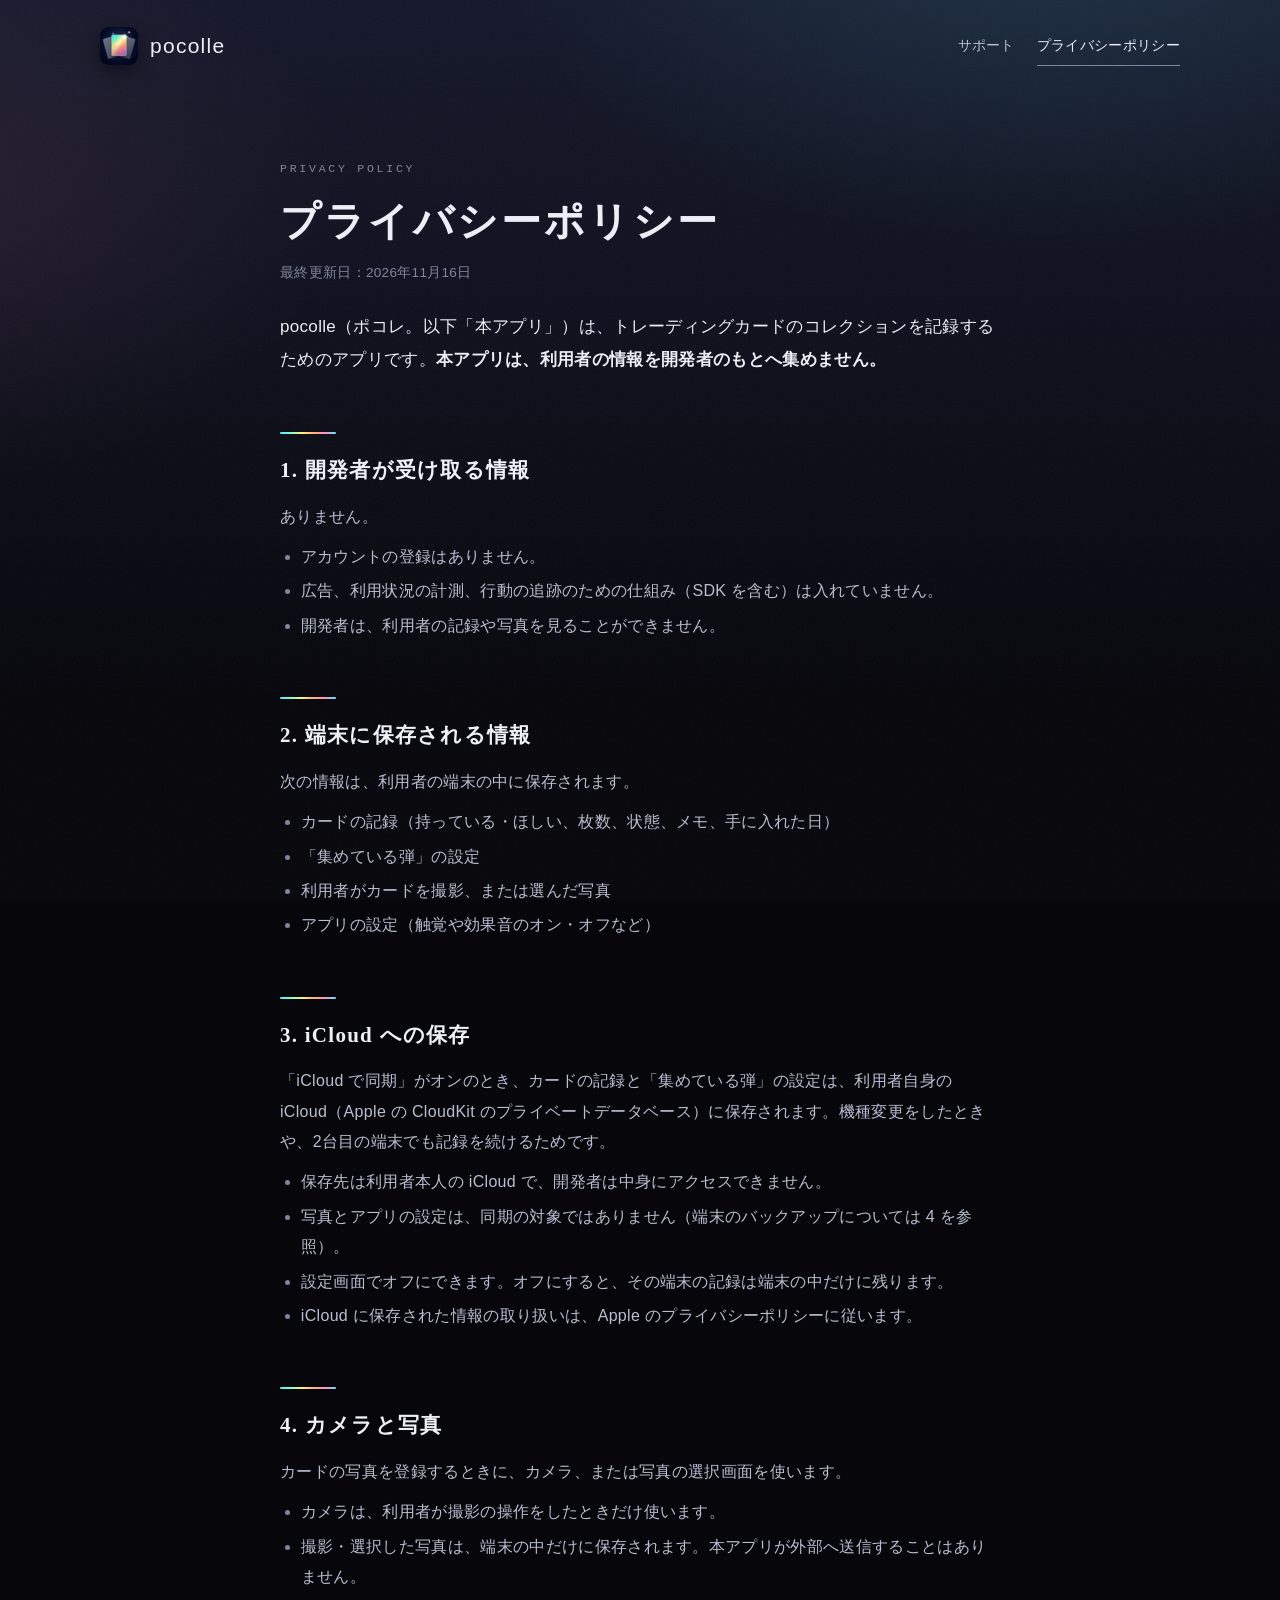
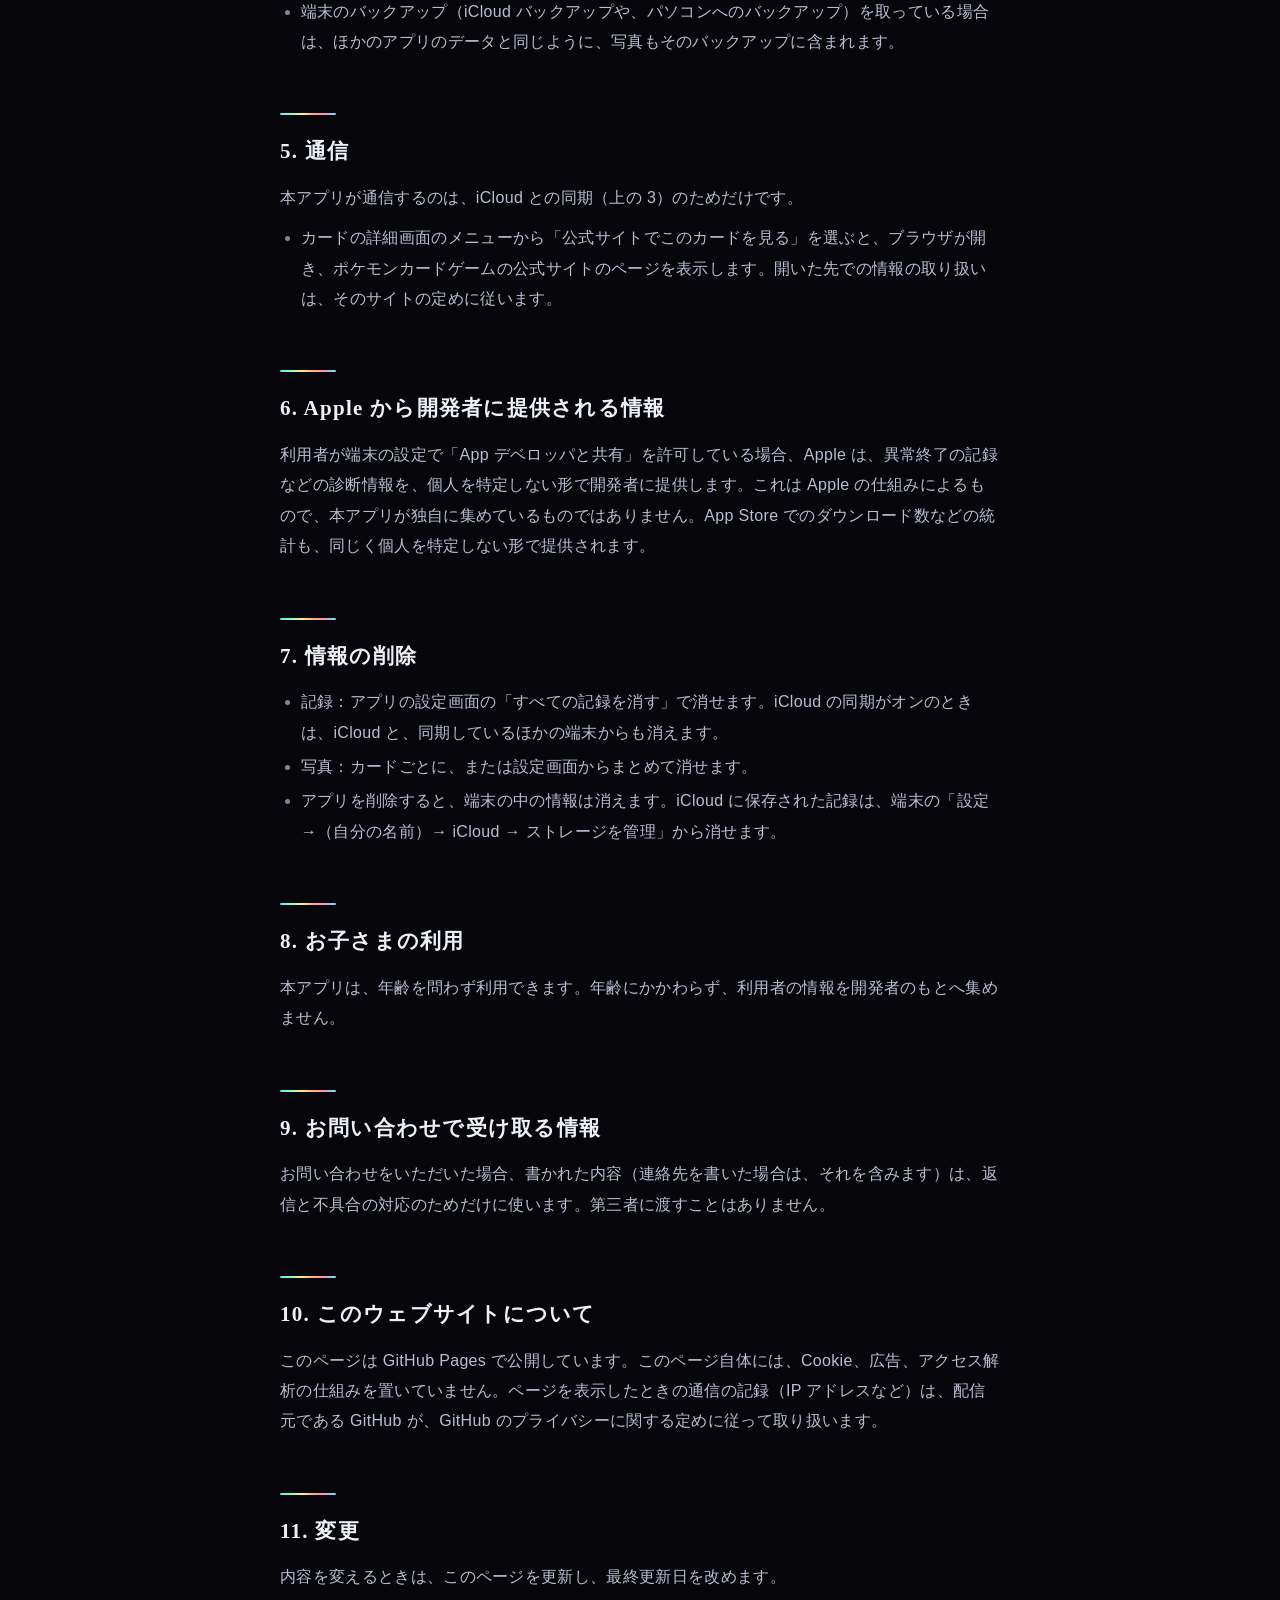
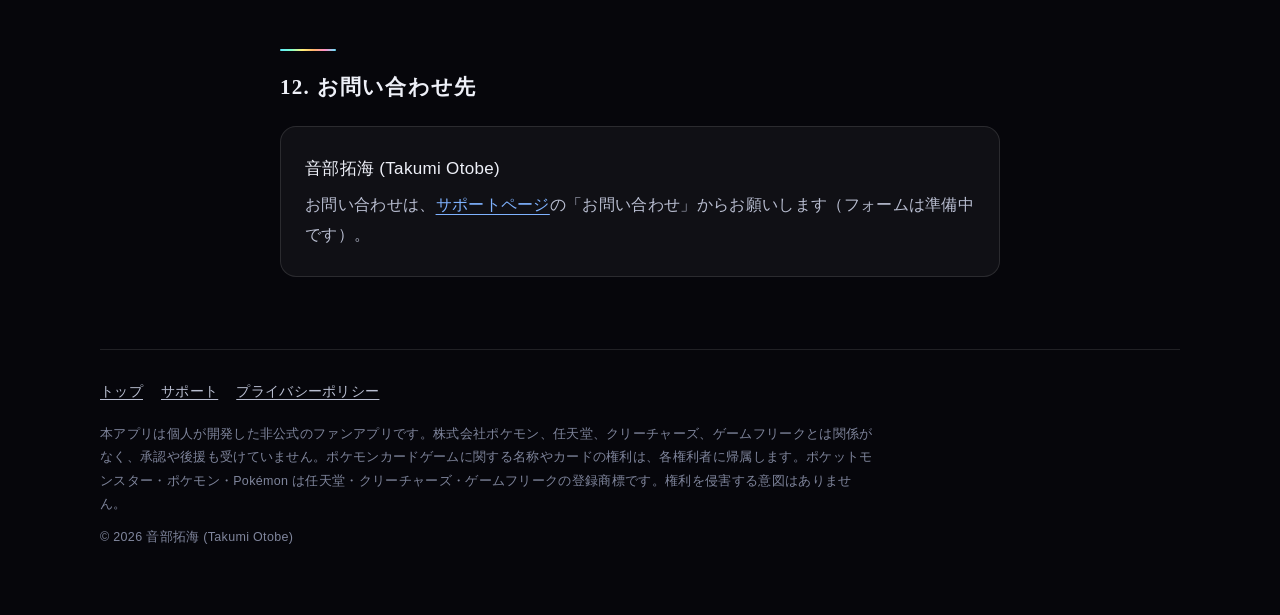
==== privacy/index.html @ f37f1896 "紹介・サポート・プライバシーポリシーのページを追加 Co-Authored-By: Claude Fable 5.2 <noreply@anthropic.com>" ====
<!doctype html>
<html lang="ja">
<head>
<meta charset="utf-8">
<meta name="viewport" content="width=device-width, initial-scale=1">
<title>プライバシーポリシー — pocolle（ポコレ）</title>
<meta name="description" content="pocolle（ポコレ）のプライバシーポリシー。本アプリは、利用者の情報を開発者のもとへ集めません。">
<meta name="theme-color" content="#14172a">
<link rel="icon" href="../icon-64.png">
<link rel="apple-touch-icon" href="../icon-180.png">
<link rel="stylesheet" href="../style.css">
</head>
<body>
<div class="wrap">
  <header class="top">
    <a class="brand" href="../" aria-label="pocolle のトップ">
      <img src="../icon-180.png" alt="" width="38" height="38">
      <span>pocolle</span>
    </a>
    <nav class="nav" aria-label="ページ">
      <a href="../support/">サポート</a>
      <a href="./" aria-current="page">プライバシーポリシー</a>
    </nav>
  </header>
</div>

<main class="doc">
  <p class="kicker">PRIVACY POLICY</p>
  <h1>プライバシーポリシー</h1>
  <p class="updated">最終更新日：2026年11月16日</p>
  <p class="intro">pocolle（ポコレ。以下「本アプリ」）は、トレーディングカードのコレクションを記録するためのアプリです。<strong>本アプリは、利用者の情報を開発者のもとへ集めません。</strong></p>

  <h2>1. 開発者が受け取る情報</h2>
  <p>ありません。</p>
  <ul>
    <li>アカウントの登録はありません。</li>
    <li>広告、利用状況の計測、行動の追跡のための仕組み（SDK を含む）は入れていません。</li>
    <li>開発者は、利用者の記録や写真を見ることができません。</li>
  </ul>

  <h2>2. 端末に保存される情報</h2>
  <p>次の情報は、利用者の端末の中に保存されます。</p>
  <ul>
    <li>カードの記録（持っている・ほしい、枚数、状態、メモ、手に入れた日）</li>
    <li>「集めている弾」の設定</li>
    <li>利用者がカードを撮影、または選んだ写真</li>
    <li>アプリの設定（触覚や効果音のオン・オフなど）</li>
  </ul>

  <h2>3. iCloud への保存</h2>
  <p>「iCloud で同期」がオンのとき、カードの記録と「集めている弾」の設定は、利用者自身の iCloud（Apple の CloudKit のプライベートデータベース）に保存されます。機種変更をしたときや、2台目の端末でも記録を続けるためです。</p>
  <ul>
    <li>保存先は利用者本人の iCloud で、開発者は中身にアクセスできません。</li>
    <li>写真とアプリの設定は、同期の対象ではありません（端末のバックアップについては 4 を参照）。</li>
    <li>設定画面でオフにできます。オフにすると、その端末の記録は端末の中だけに残ります。</li>
    <li>iCloud に保存された情報の取り扱いは、Apple のプライバシーポリシーに従います。</li>
  </ul>

  <h2>4. カメラと写真</h2>
  <p>カードの写真を登録するときに、カメラ、または写真の選択画面を使います。</p>
  <ul>
    <li>カメラは、利用者が撮影の操作をしたときだけ使います。</li>
    <li>撮影・選択した写真は、端末の中だけに保存されます。本アプリが外部へ送信することはありません。</li>
    <li>端末のバックアップ（iCloud バックアップや、パソコンへのバックアップ）を取っている場合は、ほかのアプリのデータと同じように、写真もそのバックアップに含まれます。</li>
  </ul>

  <h2>5. 通信</h2>
  <p>本アプリが通信するのは、iCloud との同期（上の 3）のためだけです。</p>
  <ul>
    <li>カードの詳細画面のメニューから「公式サイトでこのカードを見る」を選ぶと、ブラウザが開き、ポケモンカードゲームの公式サイトのページを表示します。開いた先での情報の取り扱いは、そのサイトの定めに従います。</li>
  </ul>

  <h2>6. Apple から開発者に提供される情報</h2>
  <p>利用者が端末の設定で「App デベロッパと共有」を許可している場合、Apple は、異常終了の記録などの診断情報を、個人を特定しない形で開発者に提供します。これは Apple の仕組みによるもので、本アプリが独自に集めているものではありません。App Store でのダウンロード数などの統計も、同じく個人を特定しない形で提供されます。</p>

  <h2>7. 情報の削除</h2>
  <ul>
    <li>記録：アプリの設定画面の「すべての記録を消す」で消せます。iCloud の同期がオンのときは、iCloud と、同期しているほかの端末からも消えます。</li>
    <li>写真：カードごとに、または設定画面からまとめて消せます。</li>
    <li>アプリを削除すると、端末の中の情報は消えます。iCloud に保存された記録は、端末の「設定 →（自分の名前）→ iCloud → ストレージを管理」から消せます。</li>
  </ul>

  <h2>8. お子さまの利用</h2>
  <p>本アプリは、年齢を問わず利用できます。年齢にかかわらず、利用者の情報を開発者のもとへ集めません。</p>

  <h2>9. お問い合わせで受け取る情報</h2>
  <p>お問い合わせをいただいた場合、書かれた内容（連絡先を書いた場合は、それを含みます）は、返信と不具合の対応のためだけに使います。第三者に渡すことはありません。</p>

  <h2>10. このウェブサイトについて</h2>
  <p>このページは GitHub Pages で公開しています。このページ自体には、Cookie、広告、アクセス解析の仕組みを置いていません。ページを表示したときの通信の記録（IP アドレスなど）は、配信元である GitHub が、GitHub のプライバシーに関する定めに従って取り扱います。</p>

  <h2>11. 変更</h2>
  <p>内容を変えるときは、このページを更新し、最終更新日を改めます。</p>

  <h2>12. お問い合わせ先</h2>
  <div class="card">
    <p class="name">音部拓海 (Takumi Otobe)</p>
    <!-- CONTACT：フォームができたら、この行をフォームへのリンクに差し替える -->
    <p>お問い合わせは、<a href="../support/">サポートページ</a>の「お問い合わせ」からお願いします（フォームは準備中です）。</p>
  </div>
</main>

<div class="wrap">
  <footer class="foot">
    <p class="links"><a href="../">トップ</a><a href="../support/">サポート</a><a href="./">プライバシーポリシー</a></p>
    <p>本アプリは個人が開発した非公式のファンアプリです。株式会社ポケモン、任天堂、クリーチャーズ、ゲームフリークとは関係がなく、承認や後援も受けていません。ポケモンカードゲームに関する名称やカードの権利は、各権利者に帰属します。ポケットモンスター・ポケモン・Pokémon は任天堂・クリーチャーズ・ゲームフリークの登録商標です。権利を侵害する意図はありません。</p>
    <p>© 2026 音部拓海 (Takumi Otobe)</p>
  </footer>
</div>
</body>
</html>
---- style.css ----
/* pocolle（ポコレ）の公開ページ。
   - 外部の読み込みは一切しない（フォント、解析、画像の配信元を使わない）。
   - 見た目は、アプリと同じ濃紺の地に、カードのホロの帯を細く効かせる。 */

:root {
  color-scheme: dark;
  --bg-top: #14172a;
  --bg-bottom: #06060b;
  --ink: #eef0f8;
  --ink-soft: #b9bed1;
  --ink-faint: #7f859c;
  --line: rgba(255, 255, 255, 0.11);
  --panel: rgba(255, 255, 255, 0.045);
  --accent: #7fb2ff;
  --owned: #43d395;
  --gold: #ffd166;
  --foil: linear-gradient(115deg, #5ee7ff 0%, #7dffcf 20%, #fff07a 40%, #ffb36b 60%, #ff8fc7 80%, #5ee7ff 100%);
  --display: "Hiragino Mincho ProN", "Yu Mincho", "YuMincho", "Noto Serif JP", "Noto Serif CJK JP", serif;
  --body: "Hiragino Sans", "Hiragino Kaku Gothic ProN", "Yu Gothic Medium", "Yu Gothic", "Noto Sans JP", sans-serif;
  --latin: "Futura", "Avenir Next", "Century Gothic", "Trebuchet MS", sans-serif;
  --mono: "SF Mono", ui-monospace, "Menlo", "Consolas", monospace;
}

* { box-sizing: border-box; }

html {
  -webkit-text-size-adjust: 100%;
  background: var(--bg-bottom);
}

body {
  margin: 0;
  min-height: 100vh;
  color: var(--ink);
  font-family: var(--body);
  font-size: 16px;
  line-height: 1.9;
  letter-spacing: 0.02em;
  background:
    radial-gradient(900px 520px at 82% -8%, rgba(94, 231, 255, 0.13), transparent 62%),
    radial-gradient(700px 480px at -6% 22%, rgba(255, 143, 199, 0.09), transparent 60%),
    linear-gradient(180deg, var(--bg-top) 0%, var(--bg-bottom) 78%);
  background-attachment: fixed;
}

/* 紙のざらつき（うっすら）。画像ファイルは使わない */
body::before {
  content: "";
  position: fixed;
  inset: 0;
  pointer-events: none;
  opacity: 0.05;
  background-image: url("data:image/svg+xml;utf8,<svg xmlns='http://www.w3.org/2000/svg' width='160' height='160'><filter id='n'><feTurbulence type='fractalNoise' baseFrequency='0.9' numOctaves='2' stitchTiles='stitch'/></filter><rect width='160' height='160' filter='url(%23n)'/></svg>");
}

a { color: var(--accent); text-underline-offset: 0.22em; text-decoration-thickness: 1px; }
a:hover { color: #b7d4ff; }
a:focus-visible, .button:focus-visible { outline: 2px solid var(--accent); outline-offset: 3px; border-radius: 6px; }

.wrap { width: min(1080px, 100% - 48px); margin-inline: auto; position: relative; }

/* ---- 上の帯 */
.top {
  display: flex;
  align-items: center;
  justify-content: space-between;
  flex-wrap: wrap;
  gap: 10px 16px;
  padding: 26px 0 18px;
}
.brand { display: inline-flex; align-items: center; gap: 12px; color: var(--ink); text-decoration: none; }
.brand img { width: 38px; height: 38px; border-radius: 9px; box-shadow: 0 6px 18px rgba(0, 0, 0, 0.45); }
.brand span { font-family: var(--latin); font-size: 21px; letter-spacing: 0.06em; }
.nav { display: flex; gap: 22px; font-size: 14px; }
.nav a { color: var(--ink-soft); text-decoration: none; padding: 6px 0; border-bottom: 1px solid transparent; white-space: nowrap; }
.nav a:hover, .nav a[aria-current="page"] { color: var(--ink); border-bottom-color: var(--ink-faint); }

/* ---- 表紙 */
.hero {
  display: grid;
  grid-template-columns: minmax(0, 1.05fr) minmax(0, 0.95fr);
  gap: clamp(28px, 6vw, 84px);
  align-items: center;
  padding: clamp(36px, 8vw, 92px) 0 clamp(48px, 8vw, 96px);
}
.wordmark {
  margin: 0;
  font-family: var(--latin);
  font-weight: 500;
  font-size: clamp(64px, 12vw, 136px);
  line-height: 0.95;
  letter-spacing: 0.01em;
  background: var(--foil);
  background-size: 220% 100%;
  -webkit-background-clip: text;
  background-clip: text;
  color: transparent;
  animation: foil 9s linear infinite;
}
.reading { margin: 10px 0 0 4px; font-size: 13px; letter-spacing: 0.6em; color: var(--ink-faint); }
.lead {
  margin: 34px 0 0;
  font-family: var(--display);
  font-size: clamp(22px, 3.1vw, 32px);
  line-height: 1.75;
  letter-spacing: 0.06em;
}
.sub { margin: 18px 0 0; color: var(--ink-soft); max-width: 30em; }
.status {
  display: inline-flex;
  align-items: center;
  gap: 10px;
  margin-top: 30px;
  padding: 9px 18px;
  border: 1px solid var(--line);
  border-radius: 999px;
  background: var(--panel);
  font-size: 13.5px;
  line-height: 1.5;
  color: var(--ink-soft);
}
.status i { flex: none; width: 8px; height: 8px; border-radius: 50%; background: var(--gold); box-shadow: 0 0 12px var(--gold); }

/* ---- バインダーの1ページ（絵はすべて CSS。カードの絵柄は使わない） */
.binder {
  position: relative;
  padding: 22px 22px 20px 44px;
  border: 1px solid var(--line);
  border-radius: 22px;
  background: linear-gradient(160deg, rgba(255, 255, 255, 0.07), rgba(255, 255, 255, 0.02));
  box-shadow: 0 40px 80px rgba(0, 0, 0, 0.5);
  transform: rotate(1.6deg);
}
.binder::before {
  /* とじ穴 */
  content: "";
  position: absolute;
  left: 15px;
  top: 12%;
  bottom: 12%;
  width: 12px;
  background: radial-gradient(circle at 50% 50%, rgba(0, 0, 0, 0.75) 0 5px, rgba(255, 255, 255, 0.14) 5px 6px, transparent 6.5px) 0 0 / 12px 33.33% repeat-y;
}
.pockets { display: grid; grid-template-columns: repeat(3, 1fr); gap: 12px; margin: 0; padding: 0; list-style: none; }
.pocket {
  position: relative;
  aspect-ratio: 63 / 88;
  border-radius: 9px;
  border: 1px dashed rgba(255, 255, 255, 0.2);
  opacity: 0;
  transform: translateY(10px);
  animation: settle 0.7s cubic-bezier(0.2, 0.8, 0.2, 1) forwards;
  animation-delay: calc(var(--i) * 70ms + 150ms);
}
.pocket span {
  position: absolute;
  left: 0;
  right: 0;
  bottom: 9px;
  text-align: center;
  font-family: var(--mono);
  font-size: 10.5px;
  letter-spacing: 0.12em;
  color: var(--ink-faint);
}
.pocket.own {
  border: 1px solid rgba(255, 255, 255, 0.55);
  background:
    linear-gradient(180deg, rgba(255, 255, 255, 0.34), rgba(255, 255, 255, 0) 38%),
    var(--foil);
  background-size: 100% 100%, 260% 260%;
  box-shadow: 0 10px 24px rgba(0, 0, 0, 0.45), inset 0 0 0 5px rgba(255, 255, 255, 0.16);
  animation:
    settle 0.7s cubic-bezier(0.2, 0.8, 0.2, 1) forwards,
    shimmer 7s ease-in-out infinite;
  animation-delay: calc(var(--i) * 70ms + 150ms), calc(var(--i) * -900ms);
}
.pocket.own span { color: rgba(10, 14, 30, 0.72); font-weight: 600; }
.tally { display: flex; align-items: center; gap: 14px; margin-top: 18px; font-family: var(--mono); font-size: 12px; color: var(--ink-soft); }
.tally b { font-family: var(--latin); font-size: 22px; font-weight: 500; color: var(--ink); letter-spacing: 0.04em; }
.bar { flex: 1; height: 5px; border-radius: 3px; background: rgba(255, 255, 255, 0.1); overflow: hidden; }
.bar i { display: block; height: 100%; width: 55.6%; border-radius: 3px; background: var(--foil); }

/* ---- 特長 */
.points { display: grid; grid-template-columns: repeat(3, 1fr); gap: 0; border-top: 1px solid var(--line); }
.point { padding: 34px 28px 38px 0; }
.point + .point { padding-left: 28px; border-left: 1px solid var(--line); }
.point small { font-family: var(--mono); font-size: 11px; letter-spacing: 0.2em; color: var(--ink-faint); }
.point h2 { margin: 10px 0 10px; font-family: var(--display); font-size: 21px; font-weight: 600; letter-spacing: 0.06em; line-height: 1.6; }
.point p { margin: 0; font-size: 14.5px; color: var(--ink-soft); }

.more { display: flex; flex-wrap: wrap; gap: 14px; padding: 12px 0 72px; }
.button {
  display: inline-flex;
  align-items: center;
  gap: 10px;
  padding: 12px 22px;
  border-radius: 999px;
  border: 1px solid var(--line);
  background: var(--panel);
  color: var(--ink);
  text-decoration: none;
  font-size: 14.5px;
  transition: border-color 0.2s, transform 0.2s;
}
.button:hover { color: var(--ink); border-color: rgba(255, 255, 255, 0.4); transform: translateY(-1px); }
.button::after { content: "→"; color: var(--ink-faint); }

/* ---- 文書のページ（サポート、プライバシーポリシー） */
.doc { width: min(720px, 100% - 48px); margin-inline: auto; padding: clamp(28px, 6vw, 64px) 0 72px; }
.doc .kicker { font-family: var(--mono); font-size: 11.5px; letter-spacing: 0.24em; color: var(--ink-faint); }
.doc h1 { margin: 12px 0 8px; font-family: var(--display); font-size: clamp(28px, 5vw, 40px); font-weight: 600; letter-spacing: 0.08em; line-height: 1.5; }
.doc .updated { margin: 0 0 8px; font-size: 13.5px; color: var(--ink-faint); }
.doc .intro { margin: 26px 0 0; font-size: 17px; color: var(--ink); }
.doc h2 {
  position: relative;
  margin: 56px 0 14px;
  padding-top: 22px;
  font-family: var(--display);
  font-size: 21px;
  font-weight: 600;
  letter-spacing: 0.06em;
  line-height: 1.6;
}
.doc h2::before { content: ""; position: absolute; left: 0; top: 0; width: 56px; height: 2px; border-radius: 2px; background: var(--foil); }
.doc h3 { margin: 30px 0 6px; font-size: 16px; font-weight: 700; letter-spacing: 0.04em; }
.doc p, .doc li { color: var(--ink-soft); }
.doc p { margin: 10px 0; }
.doc ul { margin: 10px 0; padding-left: 1.3em; }
.doc li { margin: 4px 0; }
.doc li::marker { color: var(--ink-faint); }
.doc strong { color: var(--ink); font-weight: 700; }

.card {
  margin: 22px 0 0;
  padding: 22px 24px;
  border: 1px solid var(--line);
  border-radius: 16px;
  background: var(--panel);
}
.card p { margin: 4px 0; }
.card .name { color: var(--ink); font-size: 17px; }
.note { font-size: 13.5px; color: var(--ink-faint); }

/* ---- 下の帯 */
.foot { border-top: 1px solid var(--line); padding: 30px 0 56px; font-size: 12.5px; line-height: 1.85; color: var(--ink-faint); }
.foot p { margin: 0 0 10px; max-width: 62em; }
.foot .links { display: flex; flex-wrap: wrap; gap: 18px; margin: 0 0 18px; font-size: 13.5px; }
.foot .links a { color: var(--ink-soft); }

@keyframes foil { to { background-position: 220% 0; } }
@keyframes shimmer { 0%, 100% { background-position: 0 0, 0% 30%; } 50% { background-position: 0 0, 100% 70%; } }
@keyframes settle { to { opacity: 1; transform: none; } }

@media (max-width: 820px) {
  .hero { grid-template-columns: 1fr; }
  .binder { transform: none; max-width: 420px; }
  .points { grid-template-columns: 1fr; }
  .point, .point + .point { padding: 26px 0; border-left: 0; }
  .point + .point { border-top: 1px solid var(--line); }
  .nav { gap: 18px; font-size: 13px; }
}

@media (prefers-reduced-motion: reduce) {
  .wordmark, .pocket, .pocket.own { animation: none; }
  .pocket { opacity: 1; transform: none; }
  .button { transition: none; }
}
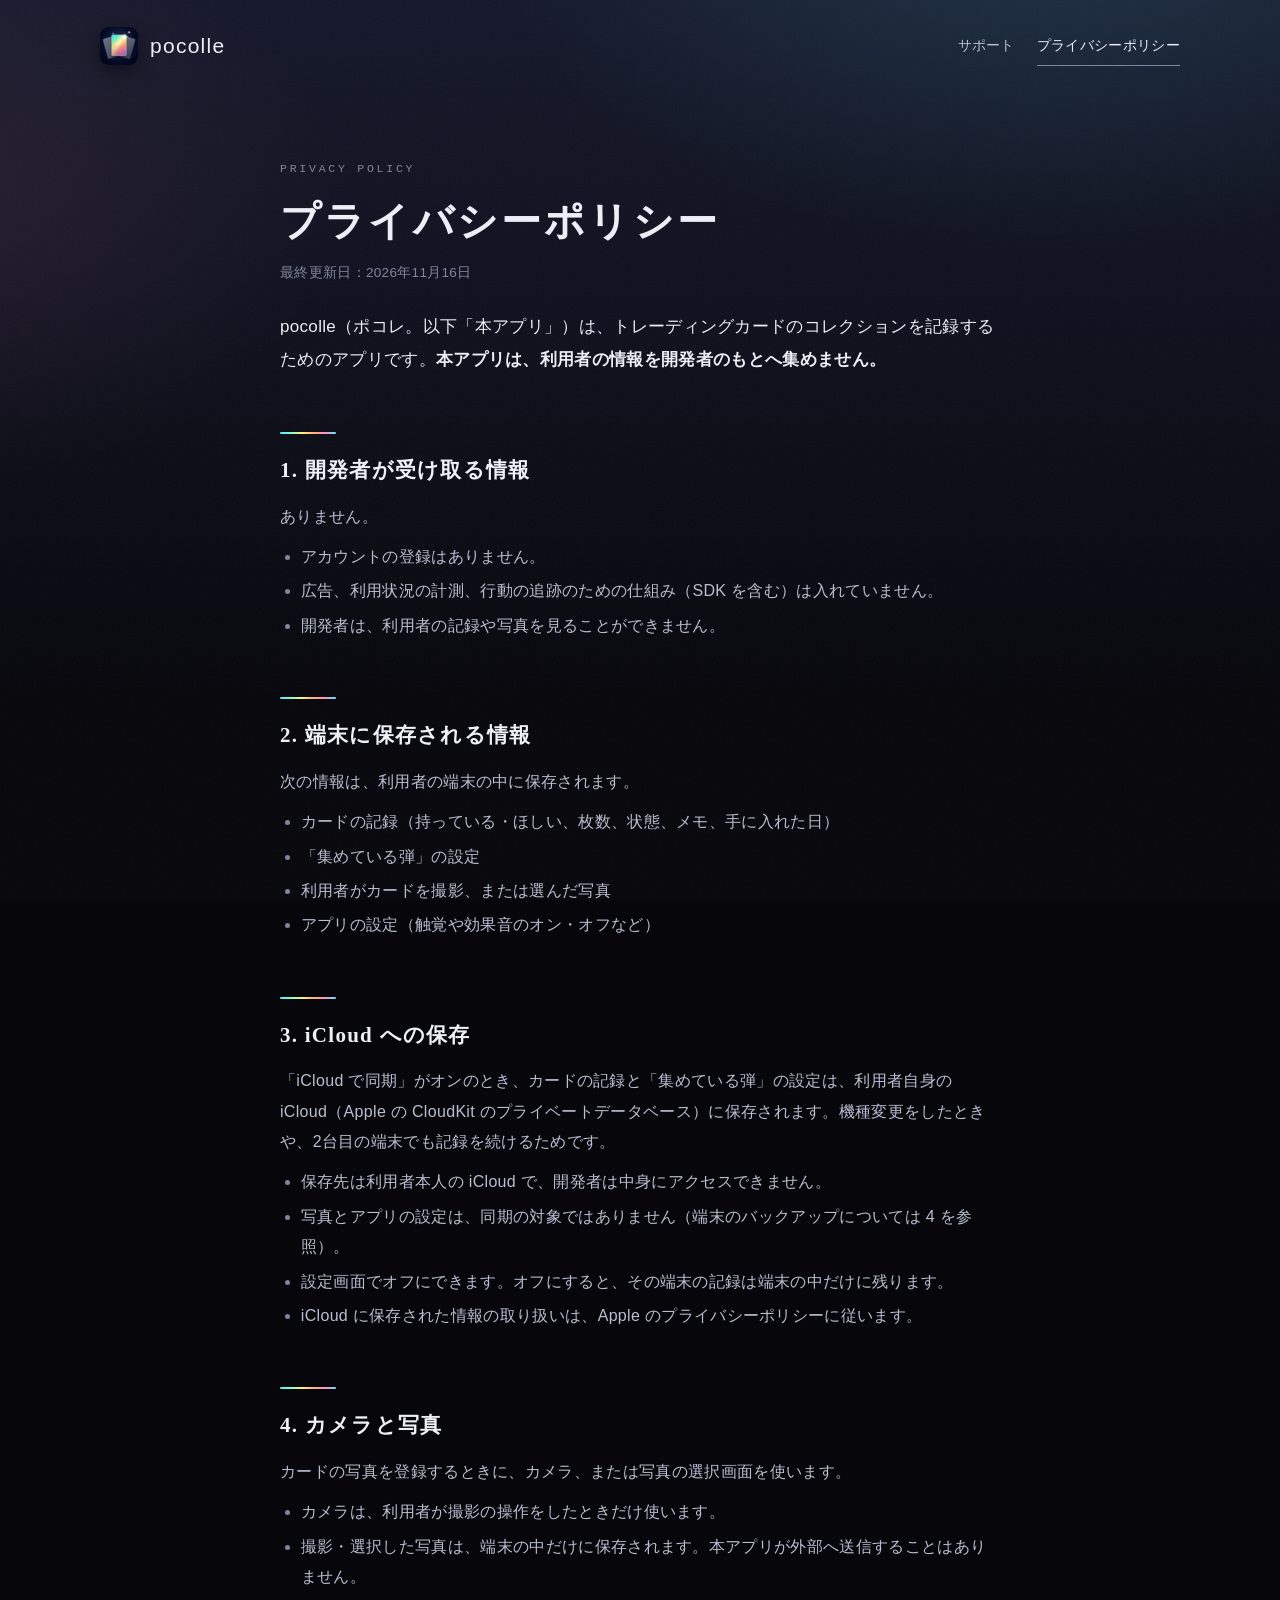
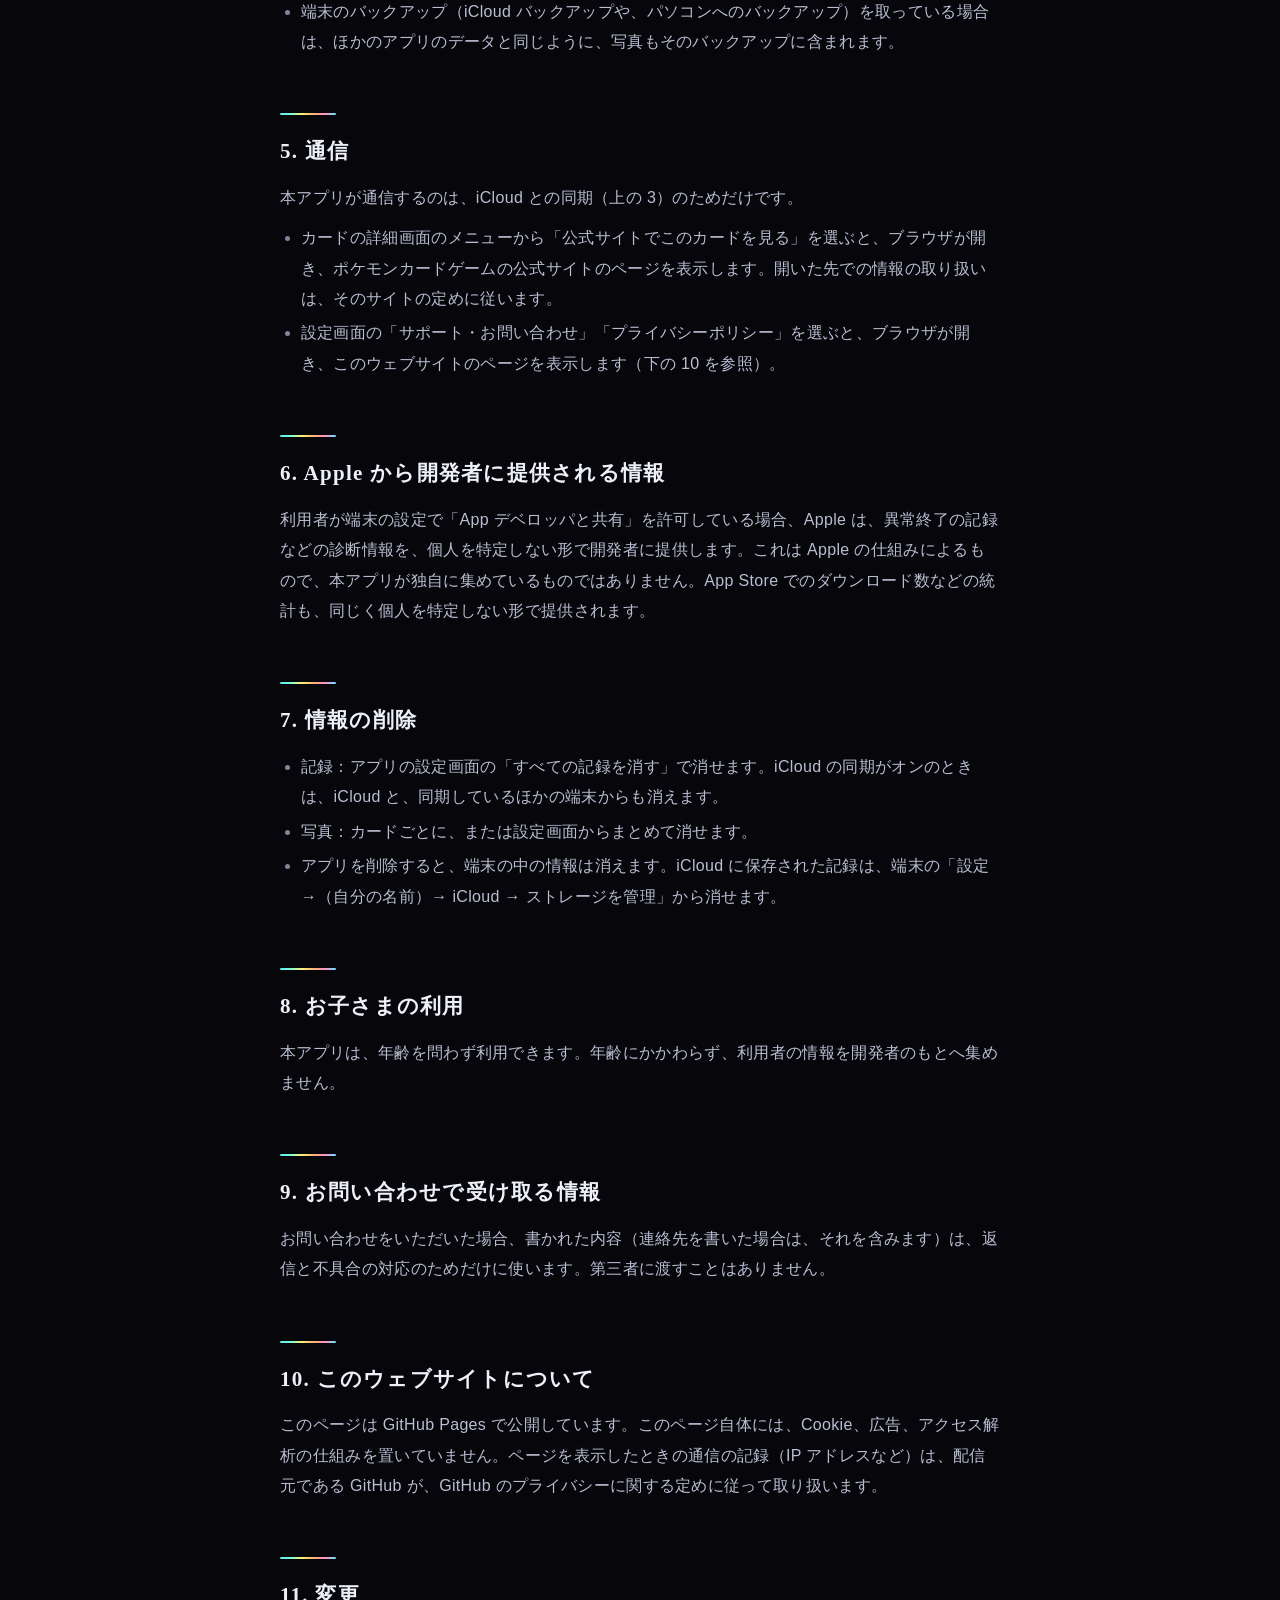
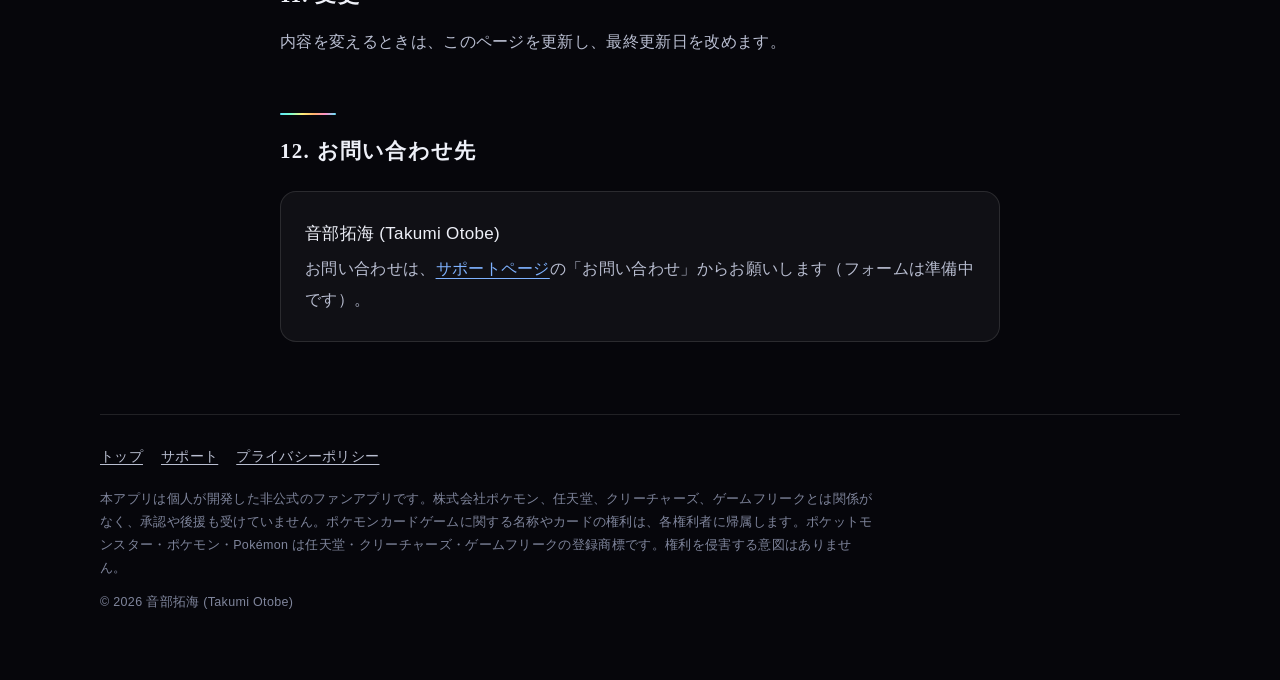
==== commit 77a61666: "プライバシーポリシー：設定画面のリンクからこのサイトを開くことを追記 Co-Authored-By: Claude Fable 5.2 <noreply@anthropic.com>" ====
--- a/privacy/index.html
+++ b/privacy/index.html
@@ -68,6 +68,7 @@
   <p>本アプリが通信するのは、iCloud との同期（上の 3）のためだけです。</p>
   <ul>
     <li>カードの詳細画面のメニューから「公式サイトでこのカードを見る」を選ぶと、ブラウザが開き、ポケモンカードゲームの公式サイトのページを表示します。開いた先での情報の取り扱いは、そのサイトの定めに従います。</li>
+    <li>設定画面の「サポート・お問い合わせ」「プライバシーポリシー」を選ぶと、ブラウザが開き、このウェブサイトのページを表示します（下の 10 を参照）。</li>
   </ul>
 
   <h2>6. Apple から開発者に提供される情報</h2>
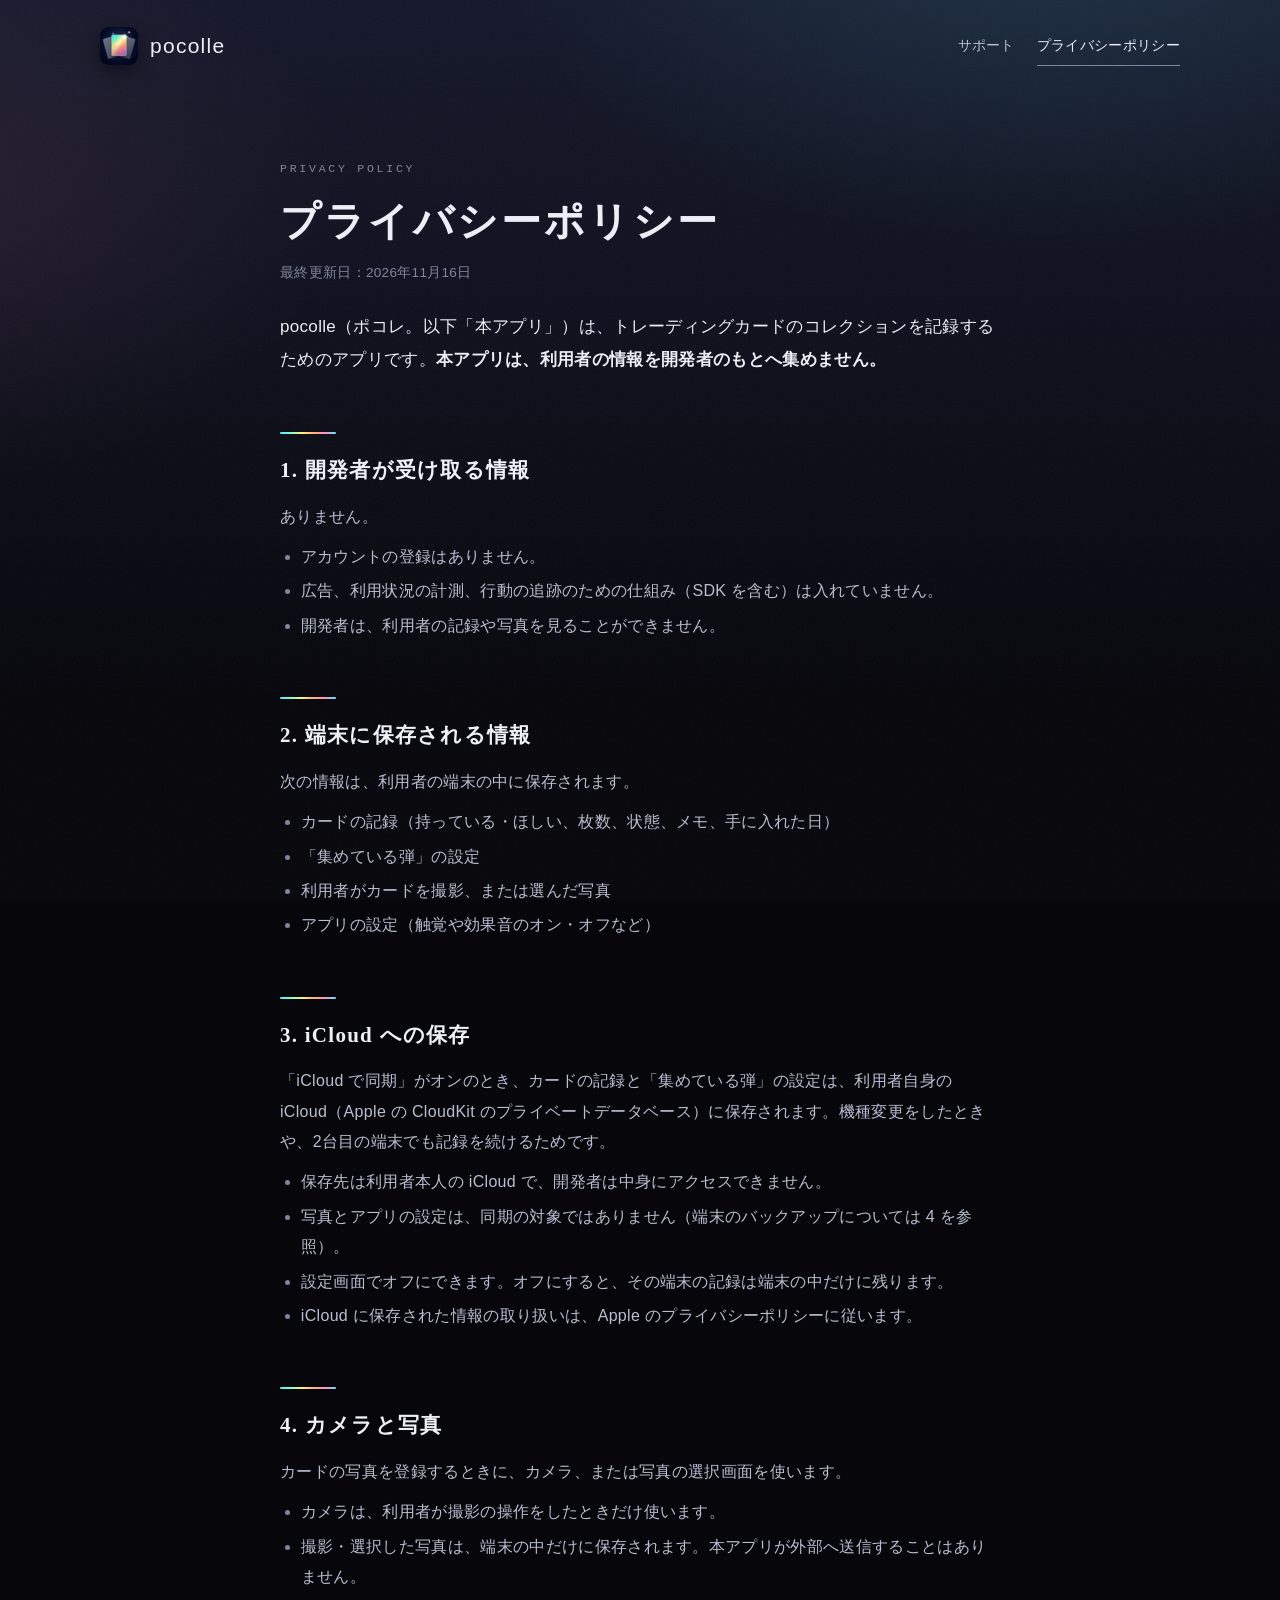
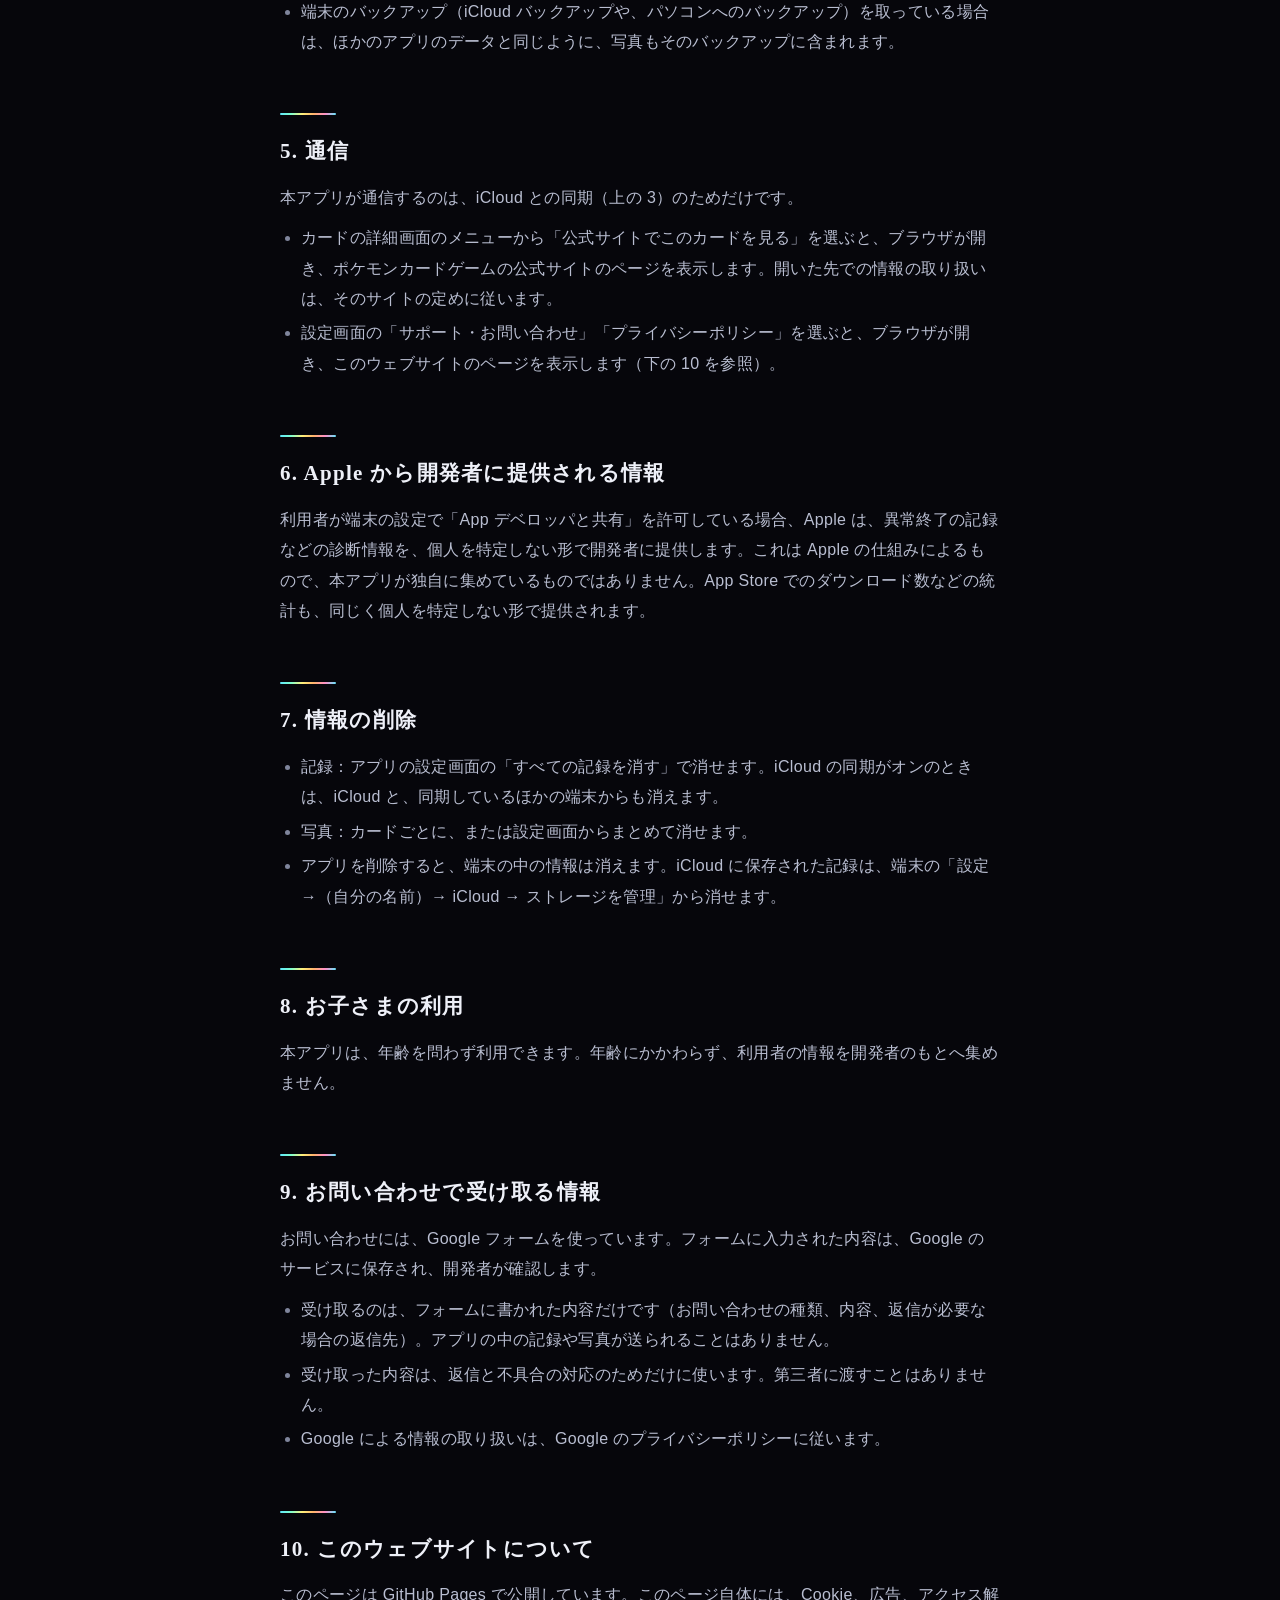
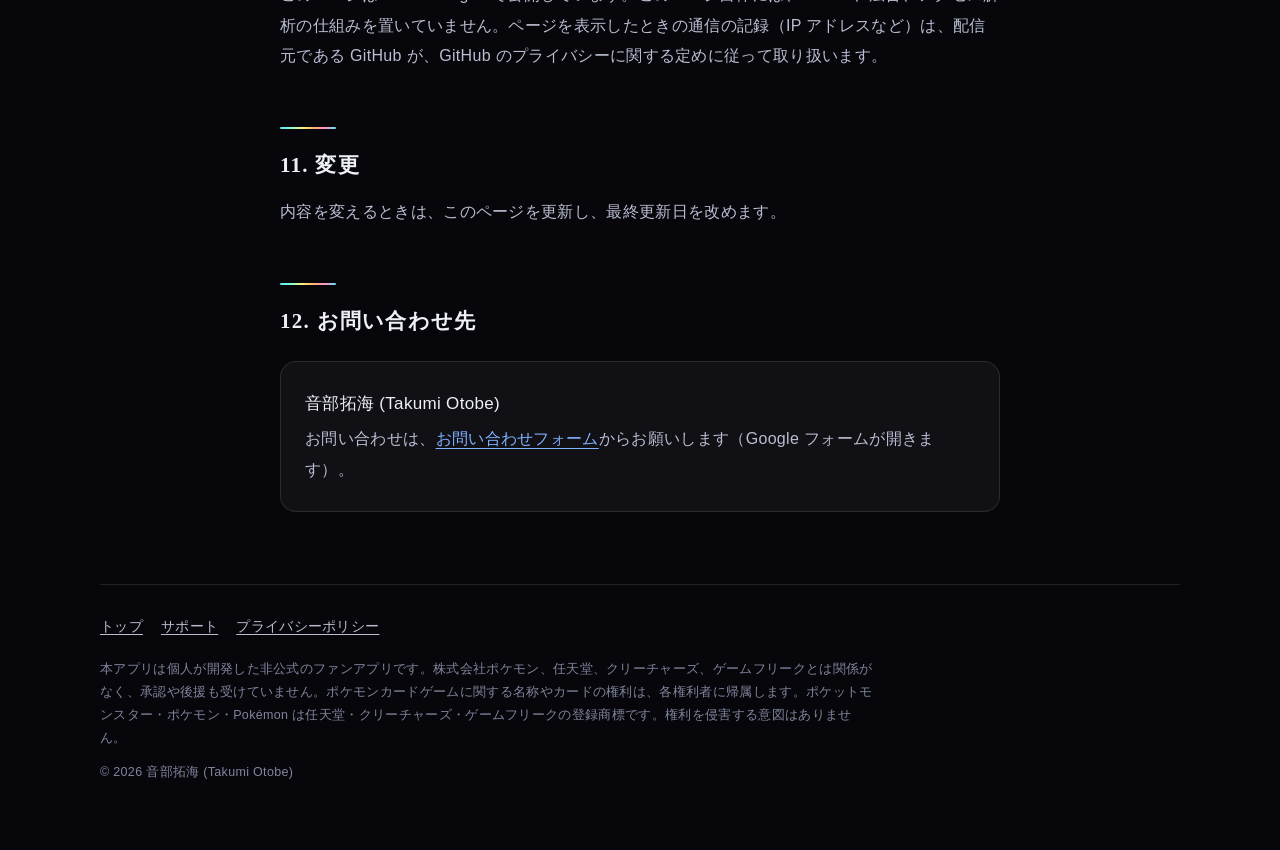
==== commit 0ce119e7: "お問い合わせフォームへのリンクを入れる サポートページとプライバシーポリシーの「準備中」を、フォームへのリンクに差し替えた。 プライバシーポリシーの 9 に、フォームで受け取る情報の扱いを書いた。  " ====
--- a/privacy/index.html
+++ b/privacy/index.html
@@ -85,7 +85,12 @@
   <p>本アプリは、年齢を問わず利用できます。年齢にかかわらず、利用者の情報を開発者のもとへ集めません。</p>
 
   <h2>9. お問い合わせで受け取る情報</h2>
-  <p>お問い合わせをいただいた場合、書かれた内容（連絡先を書いた場合は、それを含みます）は、返信と不具合の対応のためだけに使います。第三者に渡すことはありません。</p>
+  <p>お問い合わせには、Google フォームを使っています。フォームに入力された内容は、Google のサービスに保存され、開発者が確認します。</p>
+  <ul>
+    <li>受け取るのは、フォームに書かれた内容だけです（お問い合わせの種類、内容、返信が必要な場合の返信先）。アプリの中の記録や写真が送られることはありません。</li>
+    <li>受け取った内容は、返信と不具合の対応のためだけに使います。第三者に渡すことはありません。</li>
+    <li>Google による情報の取り扱いは、Google のプライバシーポリシーに従います。</li>
+  </ul>
 
   <h2>10. このウェブサイトについて</h2>
   <p>このページは GitHub Pages で公開しています。このページ自体には、Cookie、広告、アクセス解析の仕組みを置いていません。ページを表示したときの通信の記録（IP アドレスなど）は、配信元である GitHub が、GitHub のプライバシーに関する定めに従って取り扱います。</p>
@@ -96,8 +101,8 @@
   <h2>12. お問い合わせ先</h2>
   <div class="card">
     <p class="name">音部拓海 (Takumi Otobe)</p>
-    <!-- CONTACT：フォームができたら、この行をフォームへのリンクに差し替える -->
-    <p>お問い合わせは、<a href="../support/">サポートページ</a>の「お問い合わせ」からお願いします（フォームは準備中です）。</p>
+    <!-- CONTACT：お問い合わせフォーム（Google フォーム）へのリンク。URL を変えるときは、サポートページも直す -->
+    <p>お問い合わせは、<a href="https://forms.gle/qAuWebfrrXA64xCX9" target="_blank" rel="noopener noreferrer">お問い合わせフォーム</a>からお願いします（Google フォームが開きます）。</p>
   </div>
 </main>
 
--- a/style.css
+++ b/style.css
@@ -205,6 +205,10 @@
 }
 .button:hover { color: var(--ink); border-color: rgba(255, 255, 255, 0.4); transform: translateY(-1px); }
 .button::after { content: "→"; color: var(--ink-faint); }
+.button.primary { background: var(--ink); border-color: transparent; color: #0b0d18; font-weight: 700; }
+.button.primary:hover { color: #0b0d18; background: #ffffff; }
+.button.primary::after { content: "↗"; color: rgba(11, 13, 24, 0.55); }
+.cta { margin: 16px 0 12px !important; }
 
 /* ---- 文書のページ（サポート、プライバシーポリシー） */
 .doc { width: min(720px, 100% - 48px); margin-inline: auto; padding: clamp(28px, 6vw, 64px) 0 72px; }
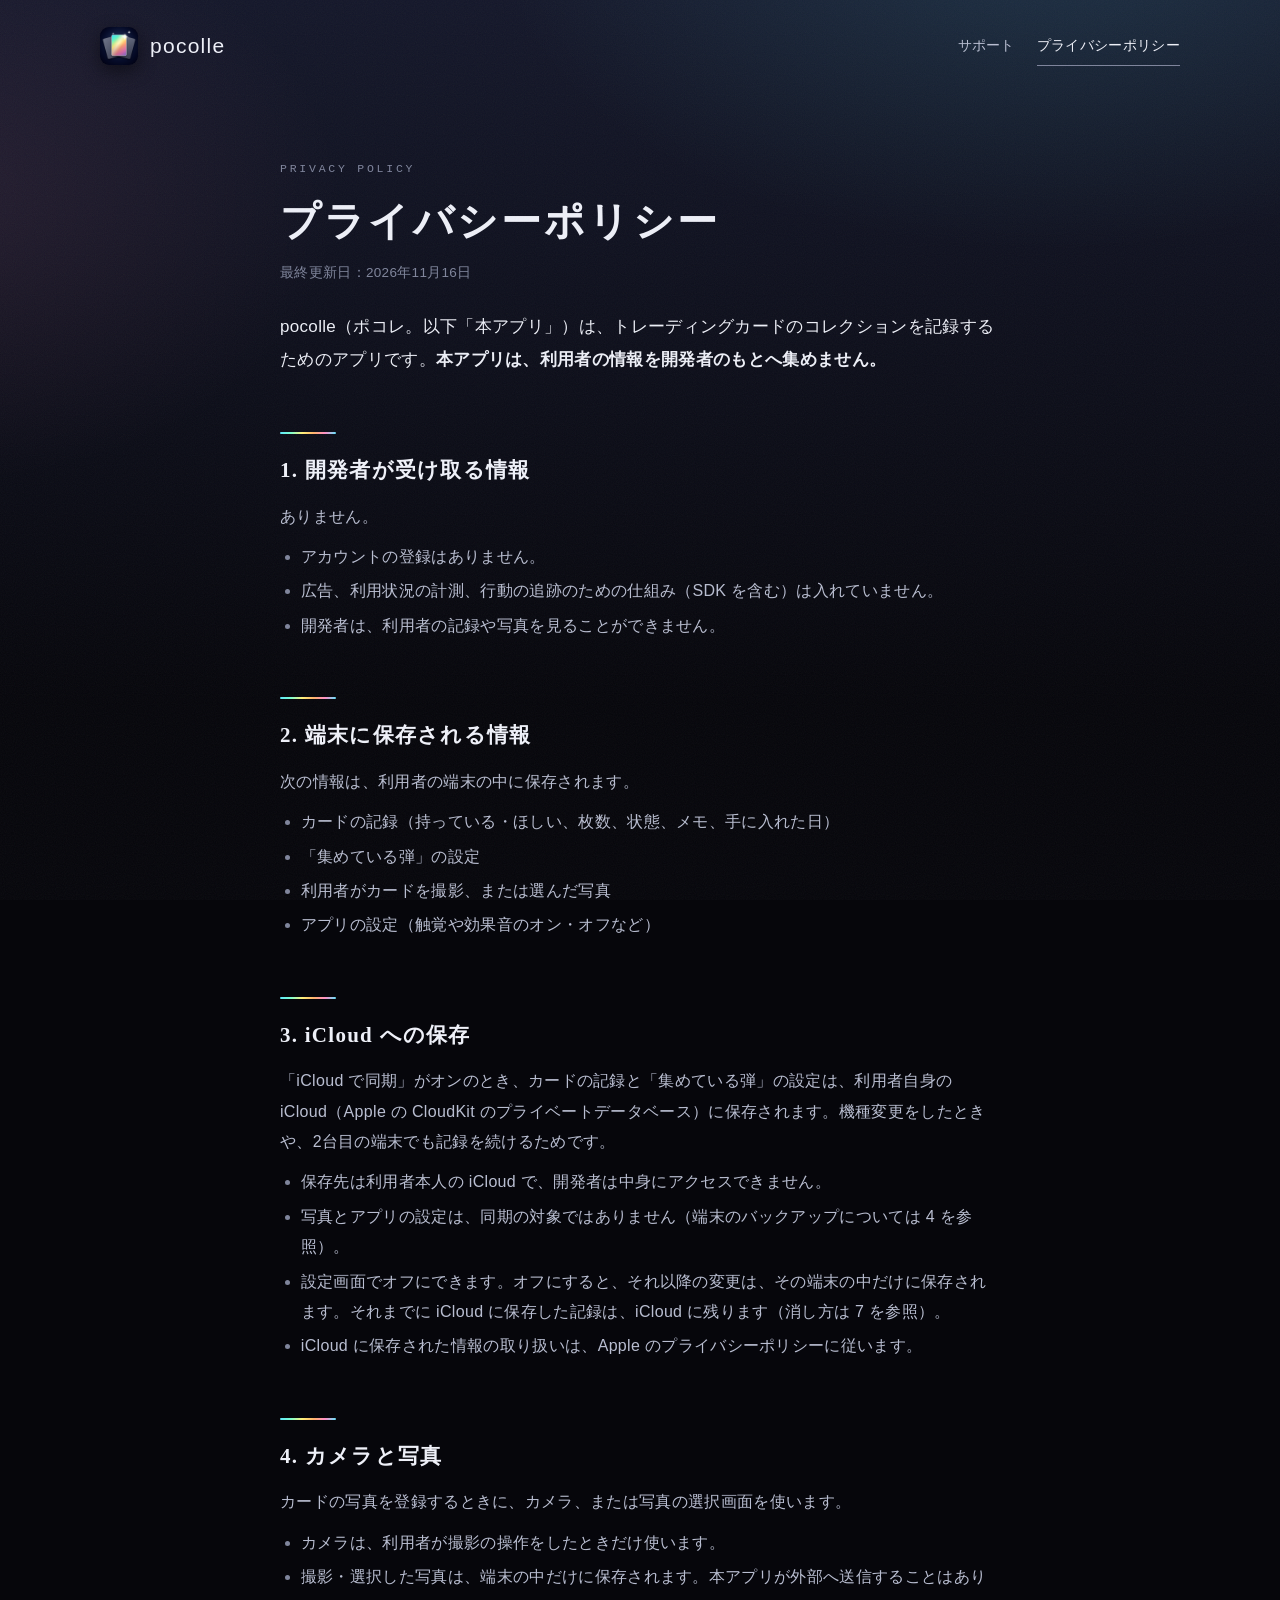
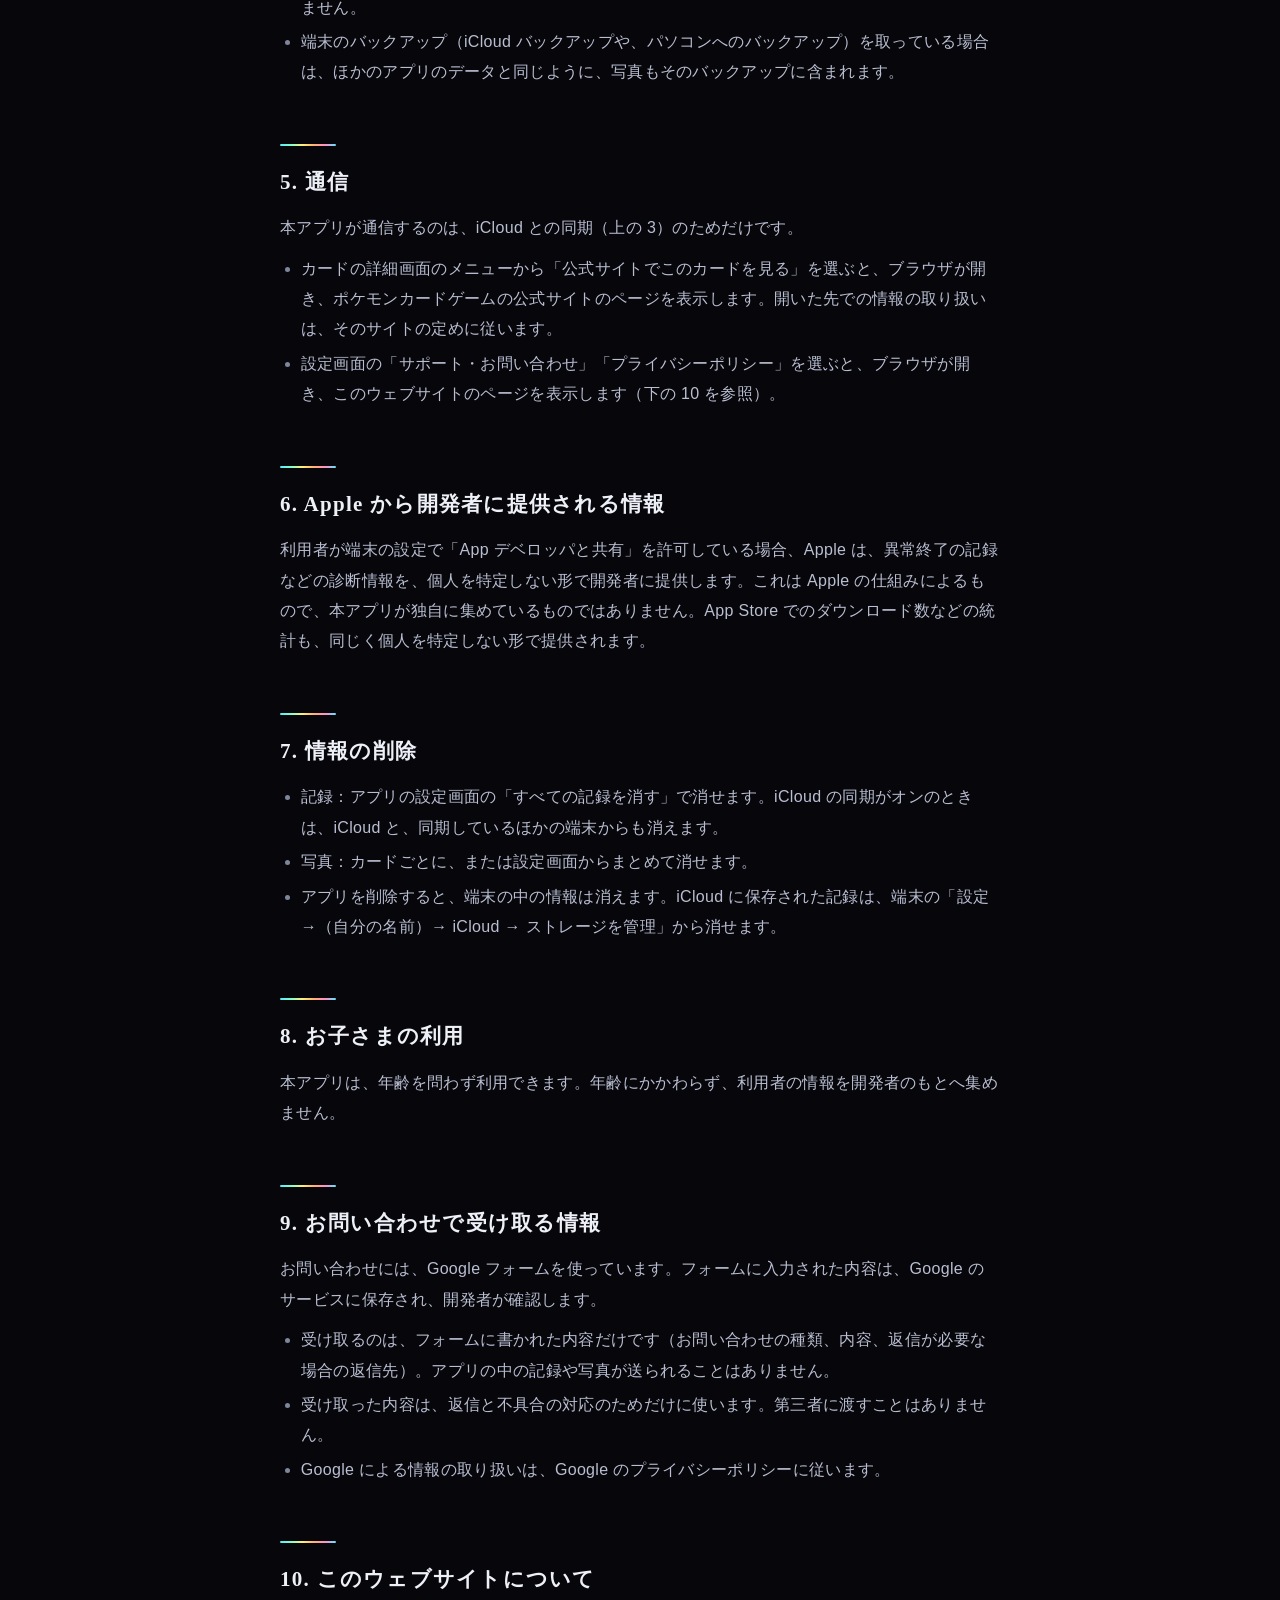
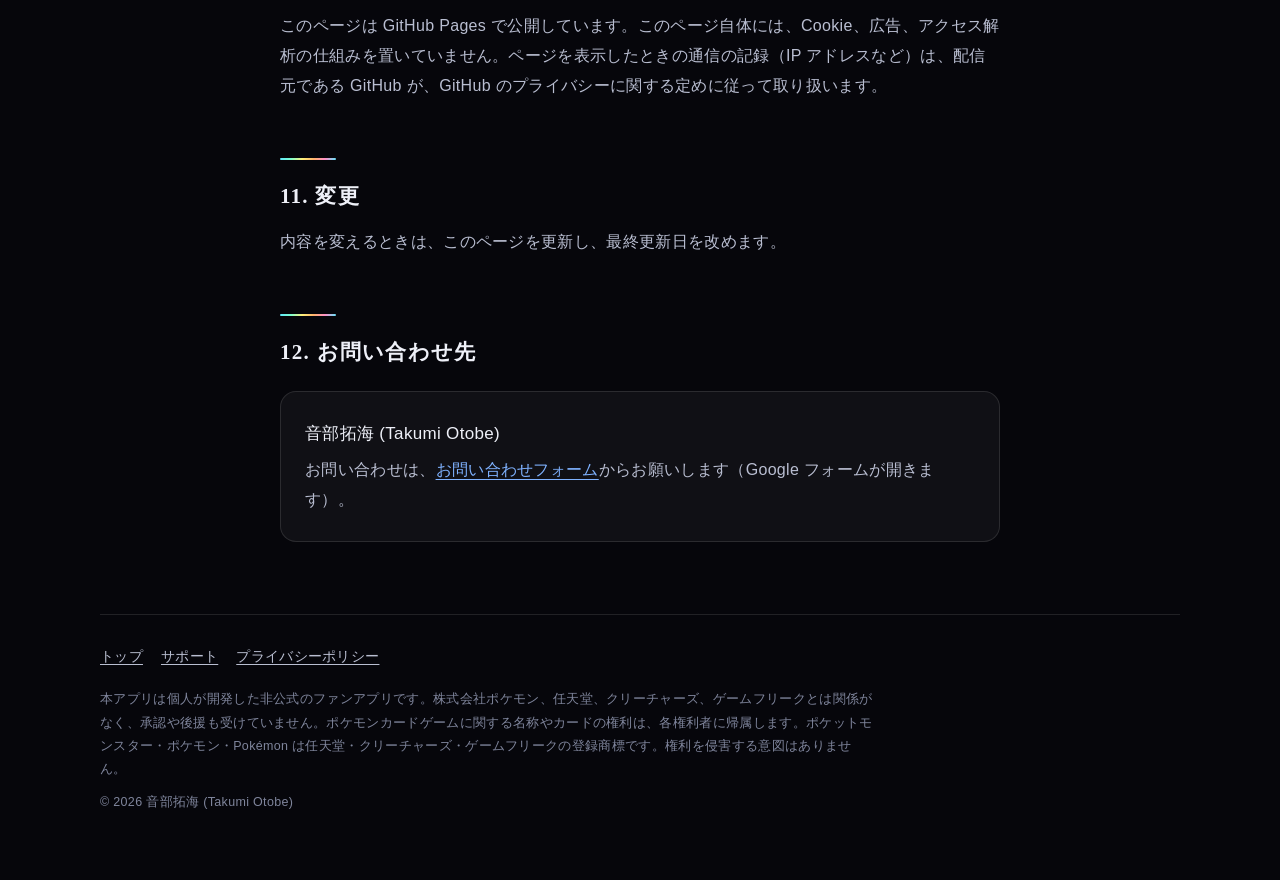
==== commit 13c21f52: "アプリの動きと食い違っていた記述を直す - 紹介：「手に入れた日も残せます」を外した（日付は自動で入り、画面で見たり変えたりできない） - プライバシーポリシー 3：同期をオフにしても、それまでに i" ====
--- a/privacy/index.html
+++ b/privacy/index.html
@@ -52,7 +52,7 @@
   <ul>
     <li>保存先は利用者本人の iCloud で、開発者は中身にアクセスできません。</li>
     <li>写真とアプリの設定は、同期の対象ではありません（端末のバックアップについては 4 を参照）。</li>
-    <li>設定画面でオフにできます。オフにすると、その端末の記録は端末の中だけに残ります。</li>
+    <li>設定画面でオフにできます。オフにすると、それ以降の変更は、その端末の中だけに保存されます。それまでに iCloud に保存した記録は、iCloud に残ります（消し方は 7 を参照）。</li>
     <li>iCloud に保存された情報の取り扱いは、Apple のプライバシーポリシーに従います。</li>
   </ul>
 
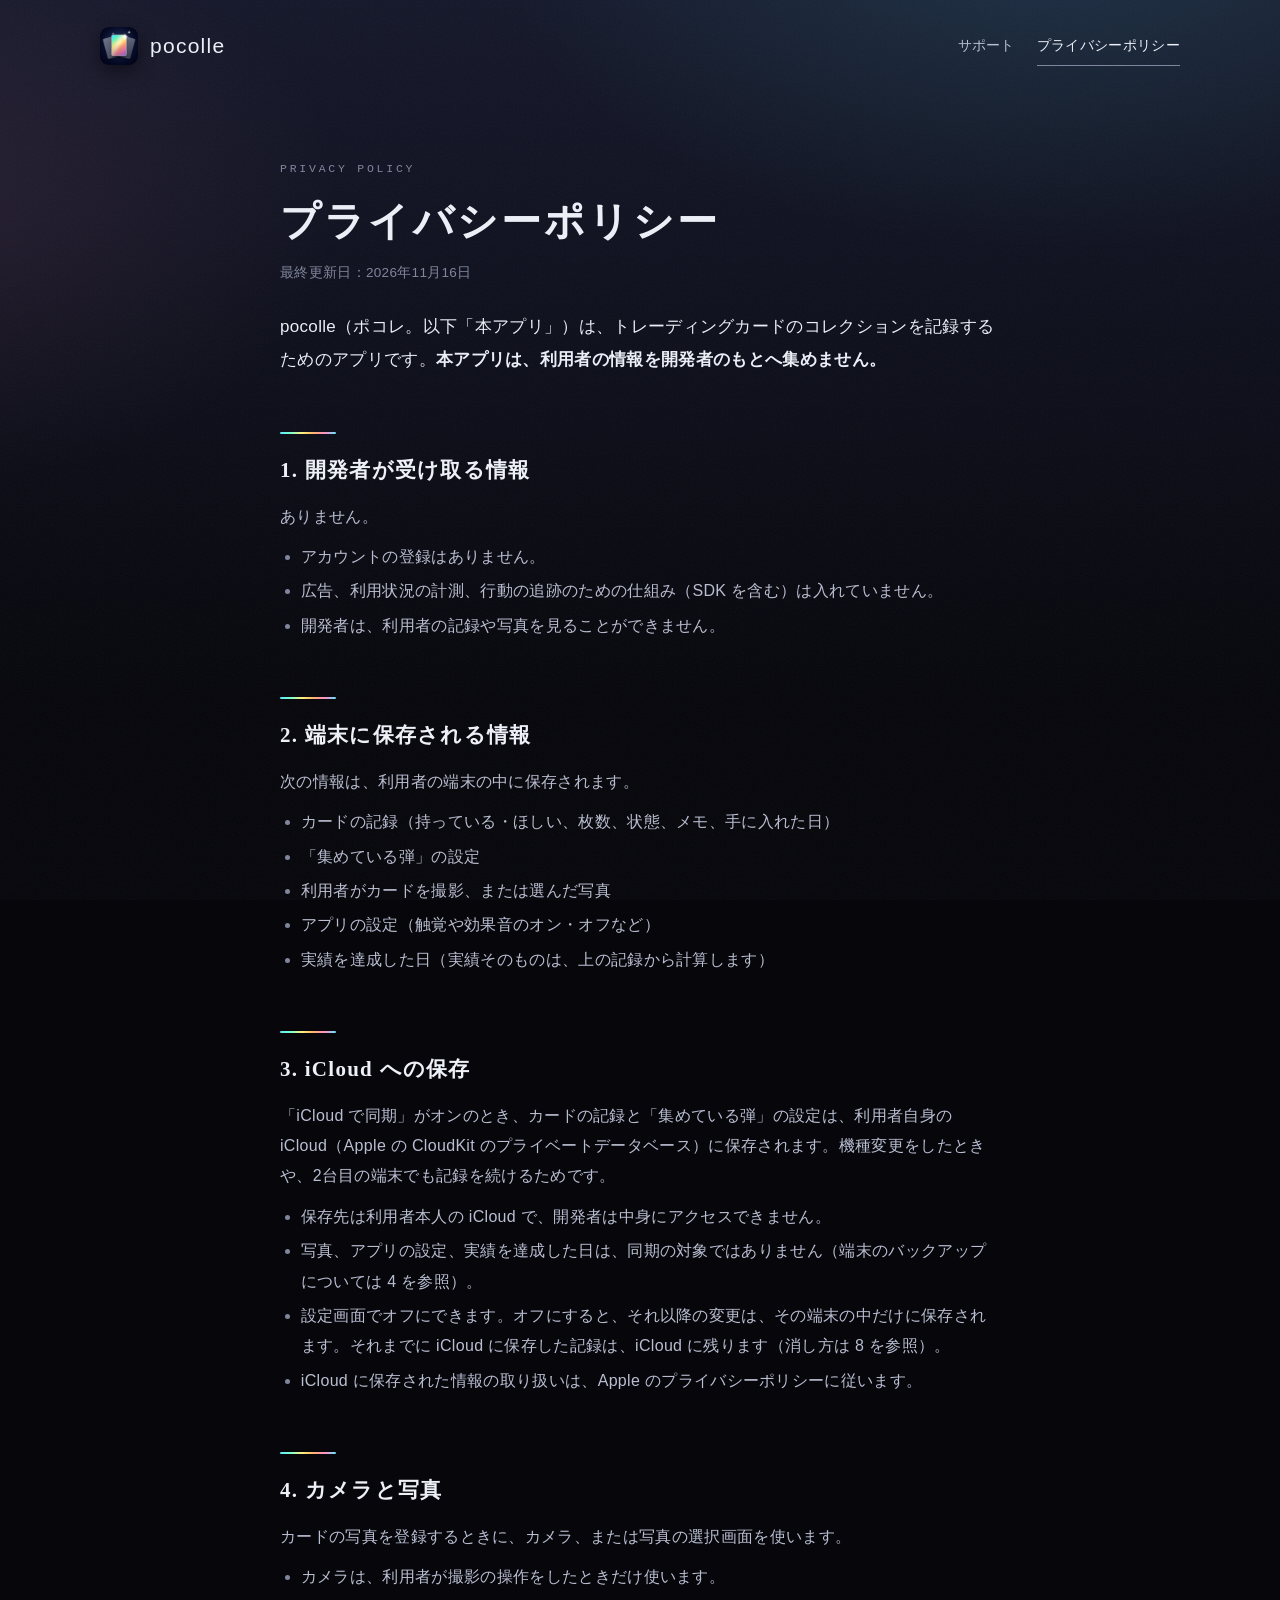
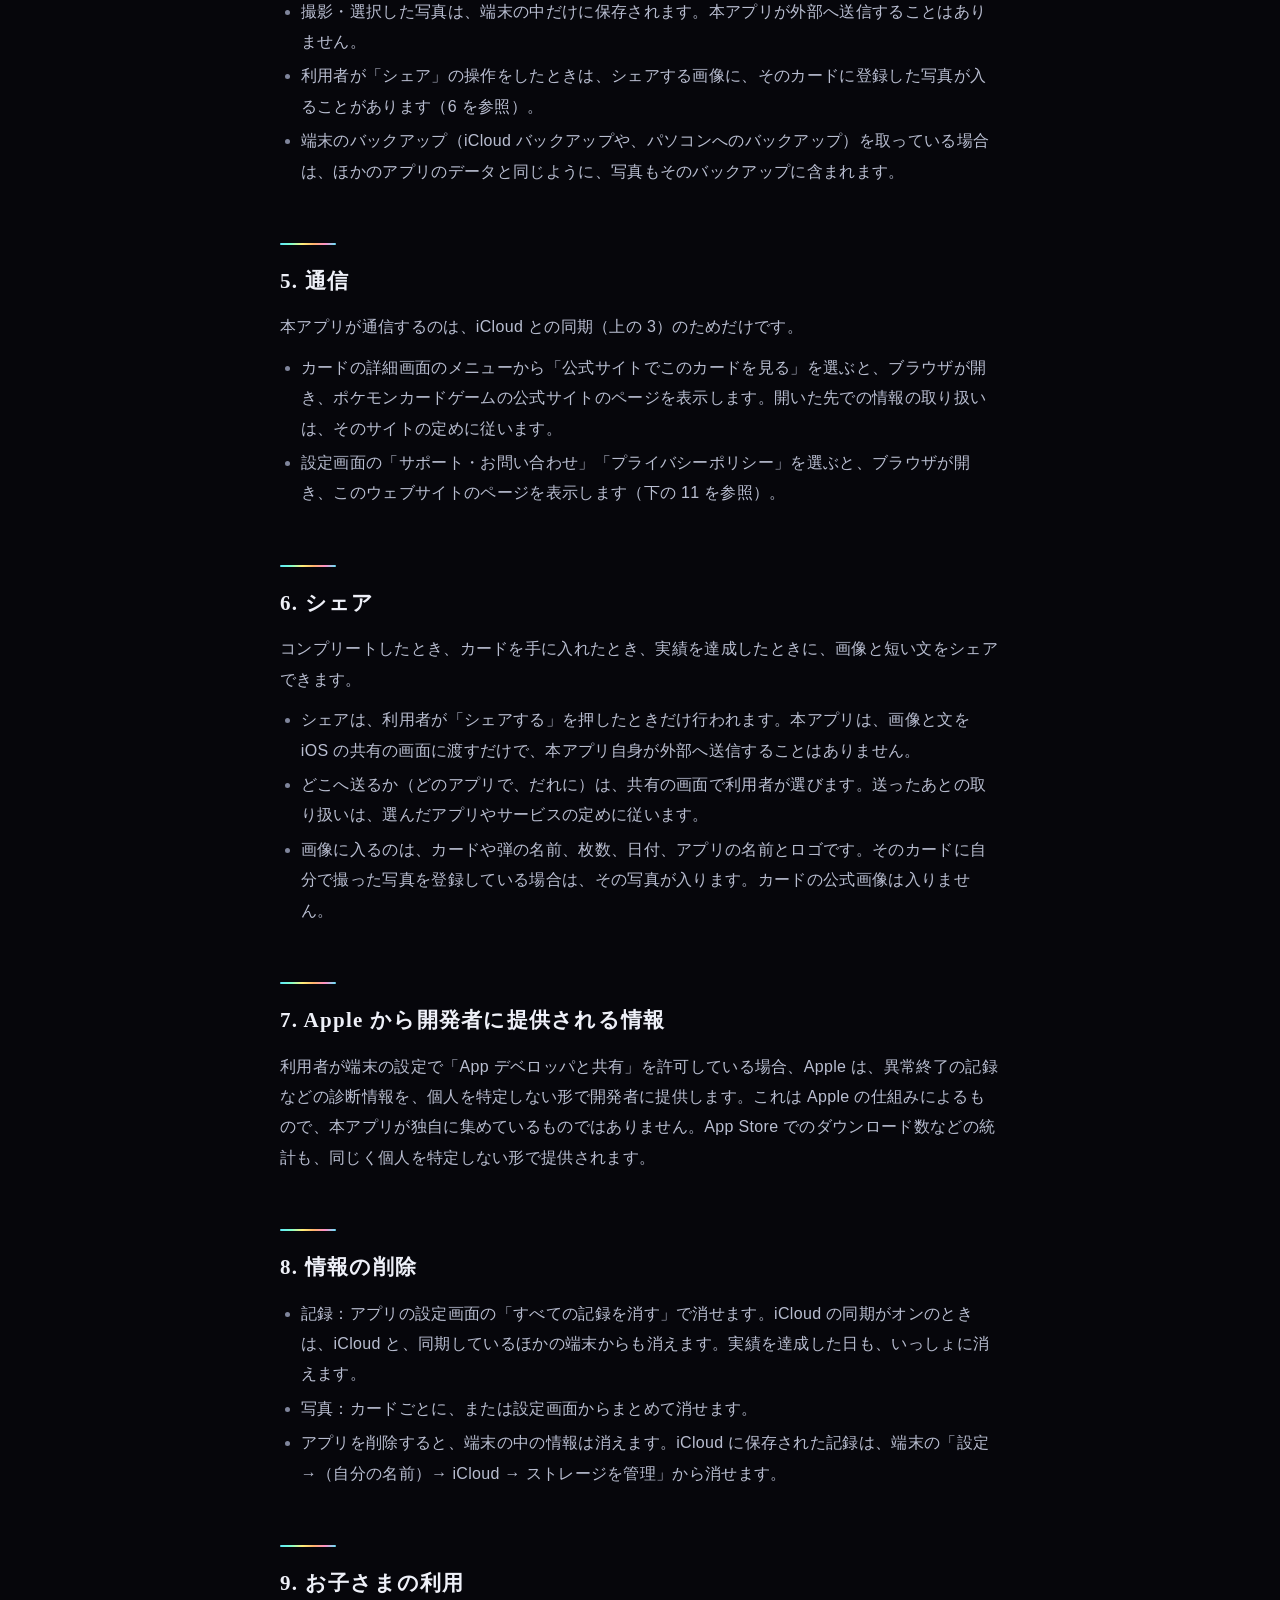
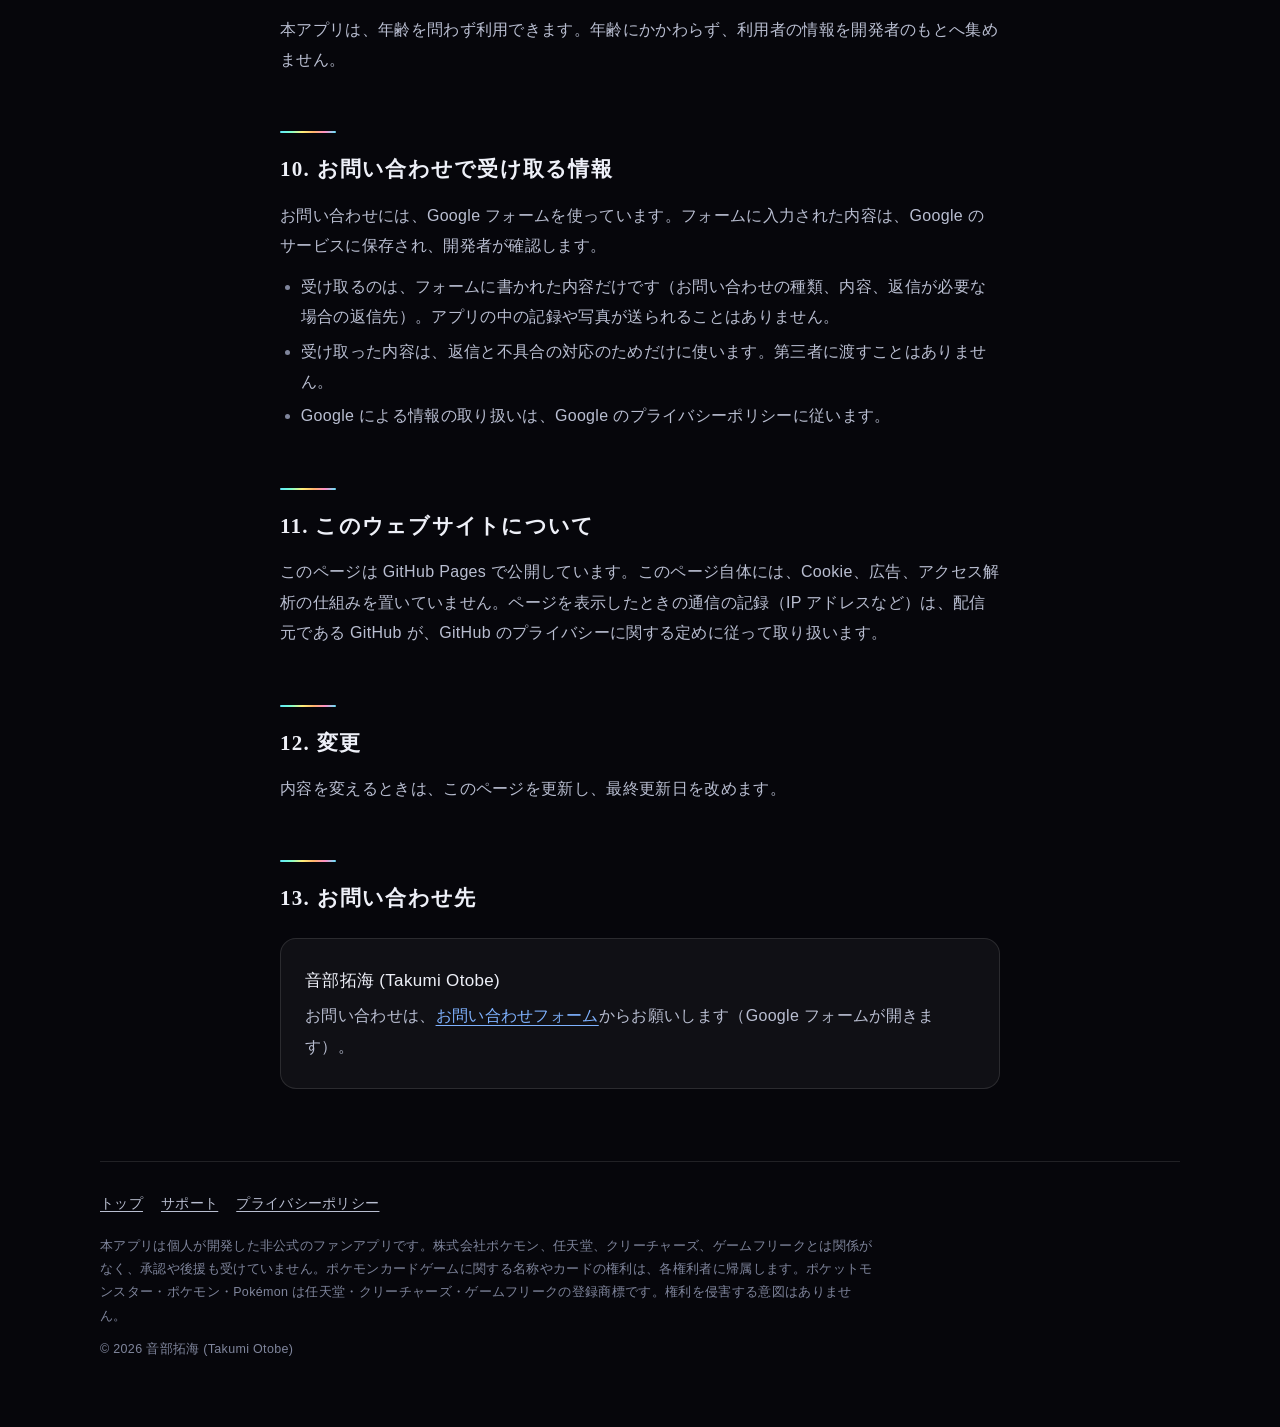
==== commit 92512c70: "プライバシーポリシーとサポート：実績とシェアについて書き足す - 端末に保存する情報に、実績を達成した日 - 「シェア」の節：押したときだけ、iOS の共有の画面に渡す。アプリ自身は送信しない。画像に" ====
--- a/privacy/index.html
+++ b/privacy/index.html
@@ -45,14 +45,15 @@
     <li>「集めている弾」の設定</li>
     <li>利用者がカードを撮影、または選んだ写真</li>
     <li>アプリの設定（触覚や効果音のオン・オフなど）</li>
+    <li>実績を達成した日（実績そのものは、上の記録から計算します）</li>
   </ul>
 
   <h2>3. iCloud への保存</h2>
   <p>「iCloud で同期」がオンのとき、カードの記録と「集めている弾」の設定は、利用者自身の iCloud（Apple の CloudKit のプライベートデータベース）に保存されます。機種変更をしたときや、2台目の端末でも記録を続けるためです。</p>
   <ul>
     <li>保存先は利用者本人の iCloud で、開発者は中身にアクセスできません。</li>
-    <li>写真とアプリの設定は、同期の対象ではありません（端末のバックアップについては 4 を参照）。</li>
-    <li>設定画面でオフにできます。オフにすると、それ以降の変更は、その端末の中だけに保存されます。それまでに iCloud に保存した記録は、iCloud に残ります（消し方は 7 を参照）。</li>
+    <li>写真、アプリの設定、実績を達成した日は、同期の対象ではありません（端末のバックアップについては 4 を参照）。</li>
+    <li>設定画面でオフにできます。オフにすると、それ以降の変更は、その端末の中だけに保存されます。それまでに iCloud に保存した記録は、iCloud に残ります（消し方は 8 を参照）。</li>
     <li>iCloud に保存された情報の取り扱いは、Apple のプライバシーポリシーに従います。</li>
   </ul>
 
@@ -61,6 +62,7 @@
   <ul>
     <li>カメラは、利用者が撮影の操作をしたときだけ使います。</li>
     <li>撮影・選択した写真は、端末の中だけに保存されます。本アプリが外部へ送信することはありません。</li>
+    <li>利用者が「シェア」の操作をしたときは、シェアする画像に、そのカードに登録した写真が入ることがあります（6 を参照）。</li>
     <li>端末のバックアップ（iCloud バックアップや、パソコンへのバックアップ）を取っている場合は、ほかのアプリのデータと同じように、写真もそのバックアップに含まれます。</li>
   </ul>
 
@@ -68,23 +70,31 @@
   <p>本アプリが通信するのは、iCloud との同期（上の 3）のためだけです。</p>
   <ul>
     <li>カードの詳細画面のメニューから「公式サイトでこのカードを見る」を選ぶと、ブラウザが開き、ポケモンカードゲームの公式サイトのページを表示します。開いた先での情報の取り扱いは、そのサイトの定めに従います。</li>
-    <li>設定画面の「サポート・お問い合わせ」「プライバシーポリシー」を選ぶと、ブラウザが開き、このウェブサイトのページを表示します（下の 10 を参照）。</li>
+    <li>設定画面の「サポート・お問い合わせ」「プライバシーポリシー」を選ぶと、ブラウザが開き、このウェブサイトのページを表示します（下の 11 を参照）。</li>
   </ul>
 
-  <h2>6. Apple から開発者に提供される情報</h2>
+  <h2>6. シェア</h2>
+  <p>コンプリートしたとき、カードを手に入れたとき、実績を達成したときに、画像と短い文をシェアできます。</p>
+  <ul>
+    <li>シェアは、利用者が「シェアする」を押したときだけ行われます。本アプリは、画像と文を iOS の共有の画面に渡すだけで、本アプリ自身が外部へ送信することはありません。</li>
+    <li>どこへ送るか（どのアプリで、だれに）は、共有の画面で利用者が選びます。送ったあとの取り扱いは、選んだアプリやサービスの定めに従います。</li>
+    <li>画像に入るのは、カードや弾の名前、枚数、日付、アプリの名前とロゴです。そのカードに自分で撮った写真を登録している場合は、その写真が入ります。カードの公式画像は入りません。</li>
+  </ul>
+
+  <h2>7. Apple から開発者に提供される情報</h2>
   <p>利用者が端末の設定で「App デベロッパと共有」を許可している場合、Apple は、異常終了の記録などの診断情報を、個人を特定しない形で開発者に提供します。これは Apple の仕組みによるもので、本アプリが独自に集めているものではありません。App Store でのダウンロード数などの統計も、同じく個人を特定しない形で提供されます。</p>
 
-  <h2>7. 情報の削除</h2>
+  <h2>8. 情報の削除</h2>
   <ul>
-    <li>記録：アプリの設定画面の「すべての記録を消す」で消せます。iCloud の同期がオンのときは、iCloud と、同期しているほかの端末からも消えます。</li>
+    <li>記録：アプリの設定画面の「すべての記録を消す」で消せます。iCloud の同期がオンのときは、iCloud と、同期しているほかの端末からも消えます。実績を達成した日も、いっしょに消えます。</li>
     <li>写真：カードごとに、または設定画面からまとめて消せます。</li>
     <li>アプリを削除すると、端末の中の情報は消えます。iCloud に保存された記録は、端末の「設定 →（自分の名前）→ iCloud → ストレージを管理」から消せます。</li>
   </ul>
 
-  <h2>8. お子さまの利用</h2>
+  <h2>9. お子さまの利用</h2>
   <p>本アプリは、年齢を問わず利用できます。年齢にかかわらず、利用者の情報を開発者のもとへ集めません。</p>
 
-  <h2>9. お問い合わせで受け取る情報</h2>
+  <h2>10. お問い合わせで受け取る情報</h2>
   <p>お問い合わせには、Google フォームを使っています。フォームに入力された内容は、Google のサービスに保存され、開発者が確認します。</p>
   <ul>
     <li>受け取るのは、フォームに書かれた内容だけです（お問い合わせの種類、内容、返信が必要な場合の返信先）。アプリの中の記録や写真が送られることはありません。</li>
@@ -92,13 +102,13 @@
     <li>Google による情報の取り扱いは、Google のプライバシーポリシーに従います。</li>
   </ul>
 
-  <h2>10. このウェブサイトについて</h2>
+  <h2>11. このウェブサイトについて</h2>
   <p>このページは GitHub Pages で公開しています。このページ自体には、Cookie、広告、アクセス解析の仕組みを置いていません。ページを表示したときの通信の記録（IP アドレスなど）は、配信元である GitHub が、GitHub のプライバシーに関する定めに従って取り扱います。</p>
 
-  <h2>11. 変更</h2>
+  <h2>12. 変更</h2>
   <p>内容を変えるときは、このページを更新し、最終更新日を改めます。</p>
 
-  <h2>12. お問い合わせ先</h2>
+  <h2>13. お問い合わせ先</h2>
   <div class="card">
     <p class="name">音部拓海 (Takumi Otobe)</p>
     <!-- CONTACT：お問い合わせフォーム（Google フォーム）へのリンク。URL を変えるときは、サポートページも直す -->
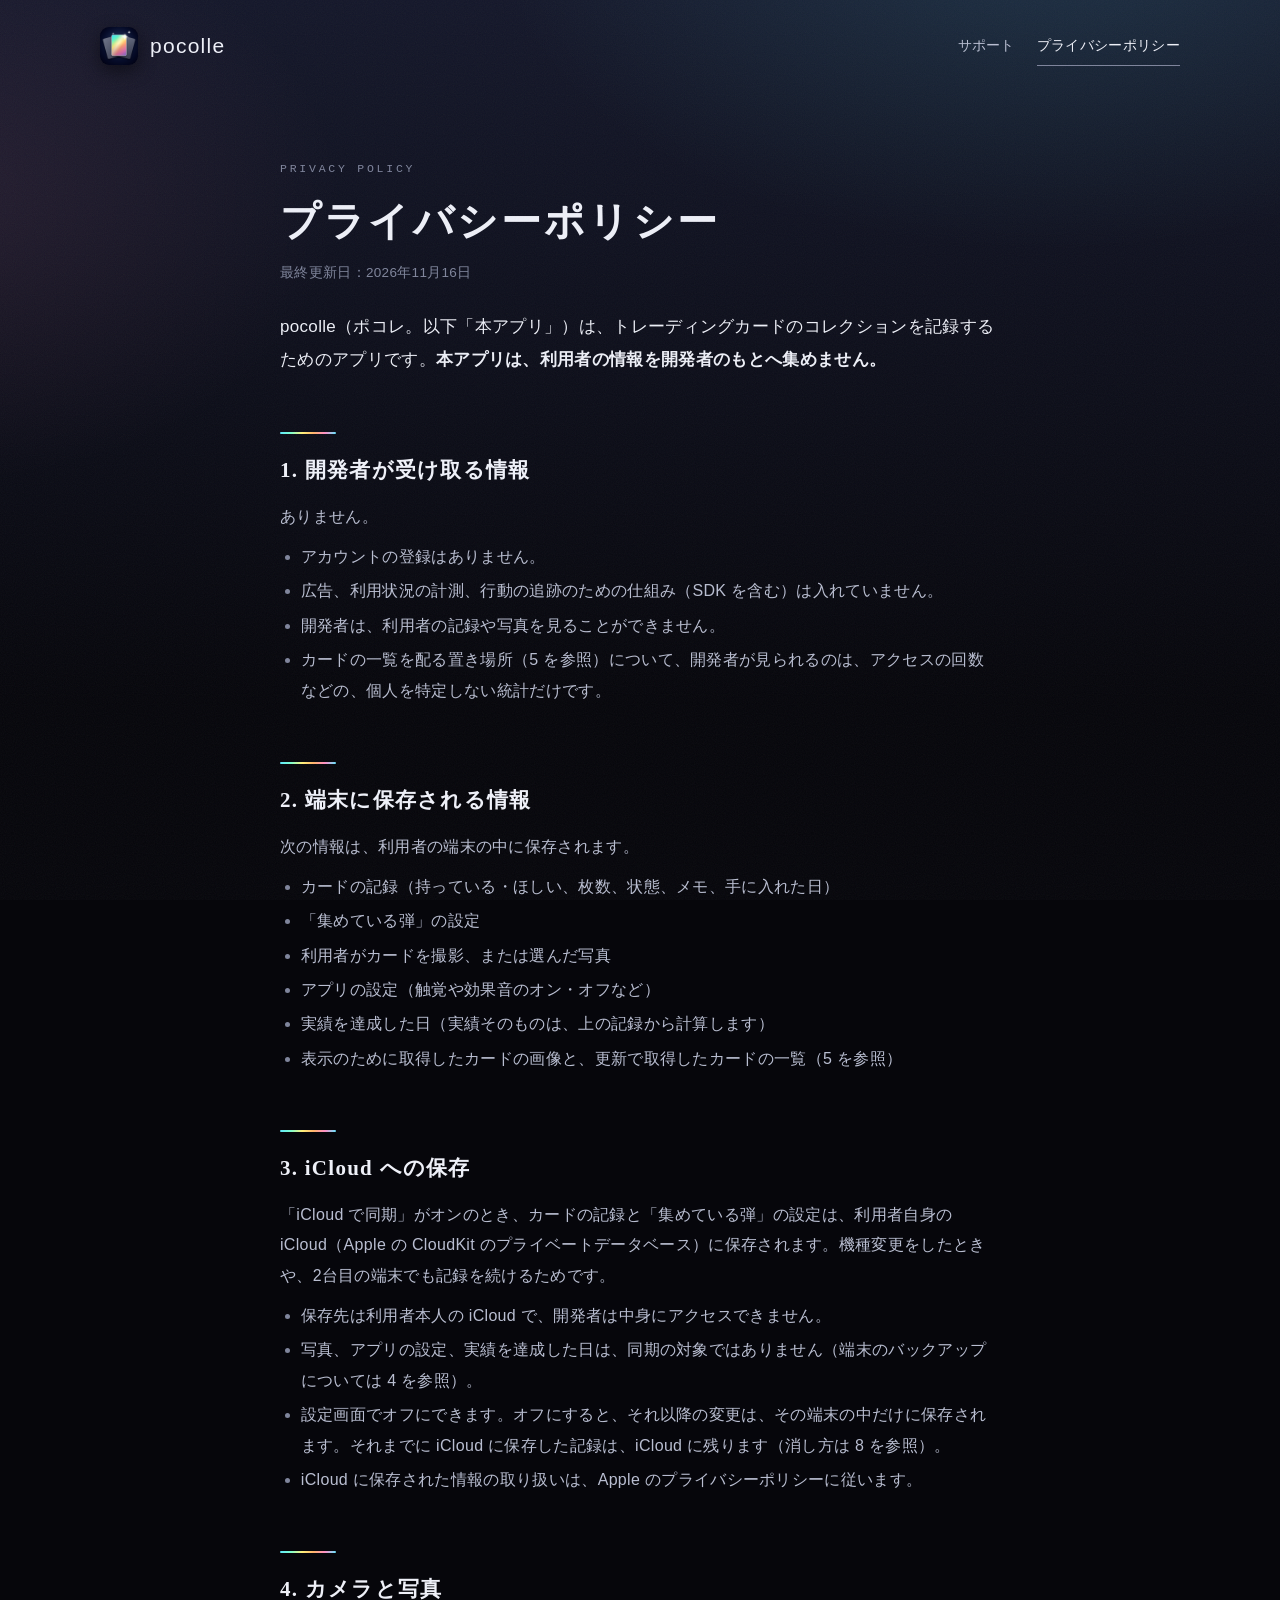
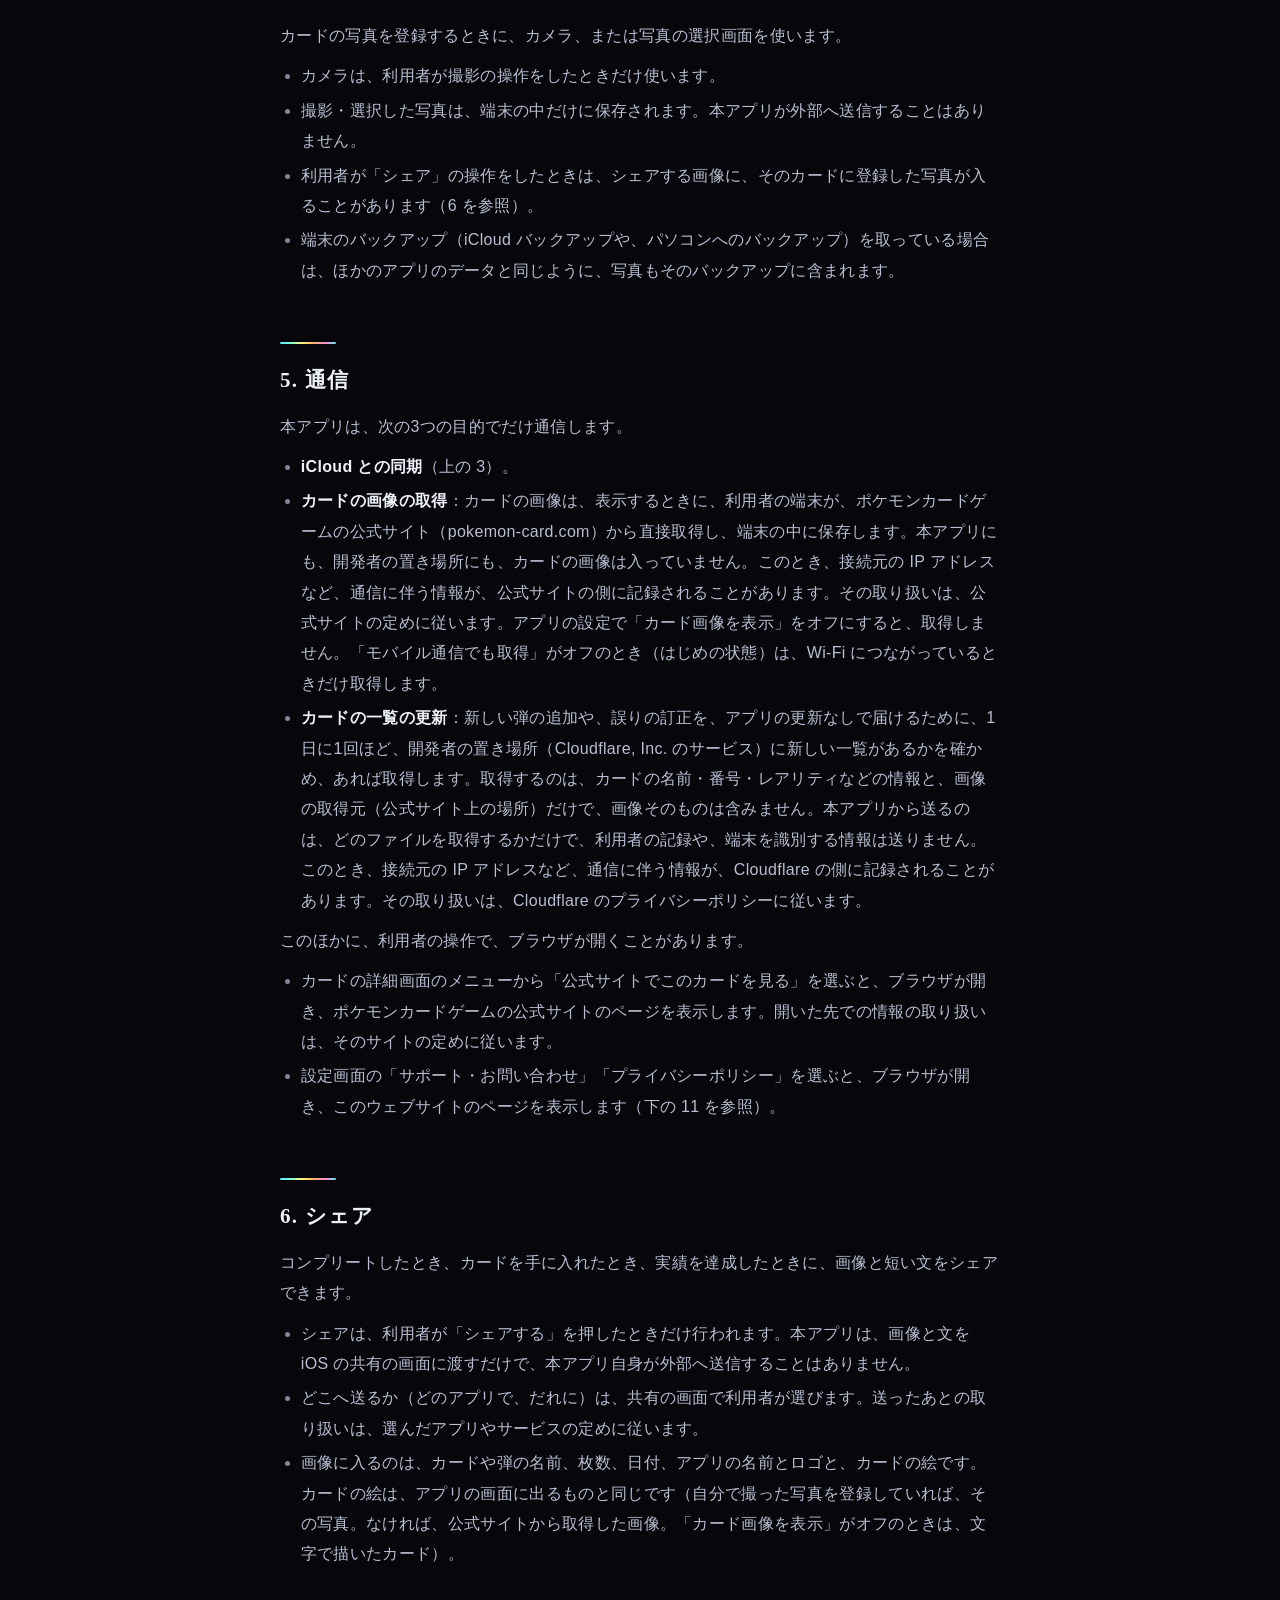
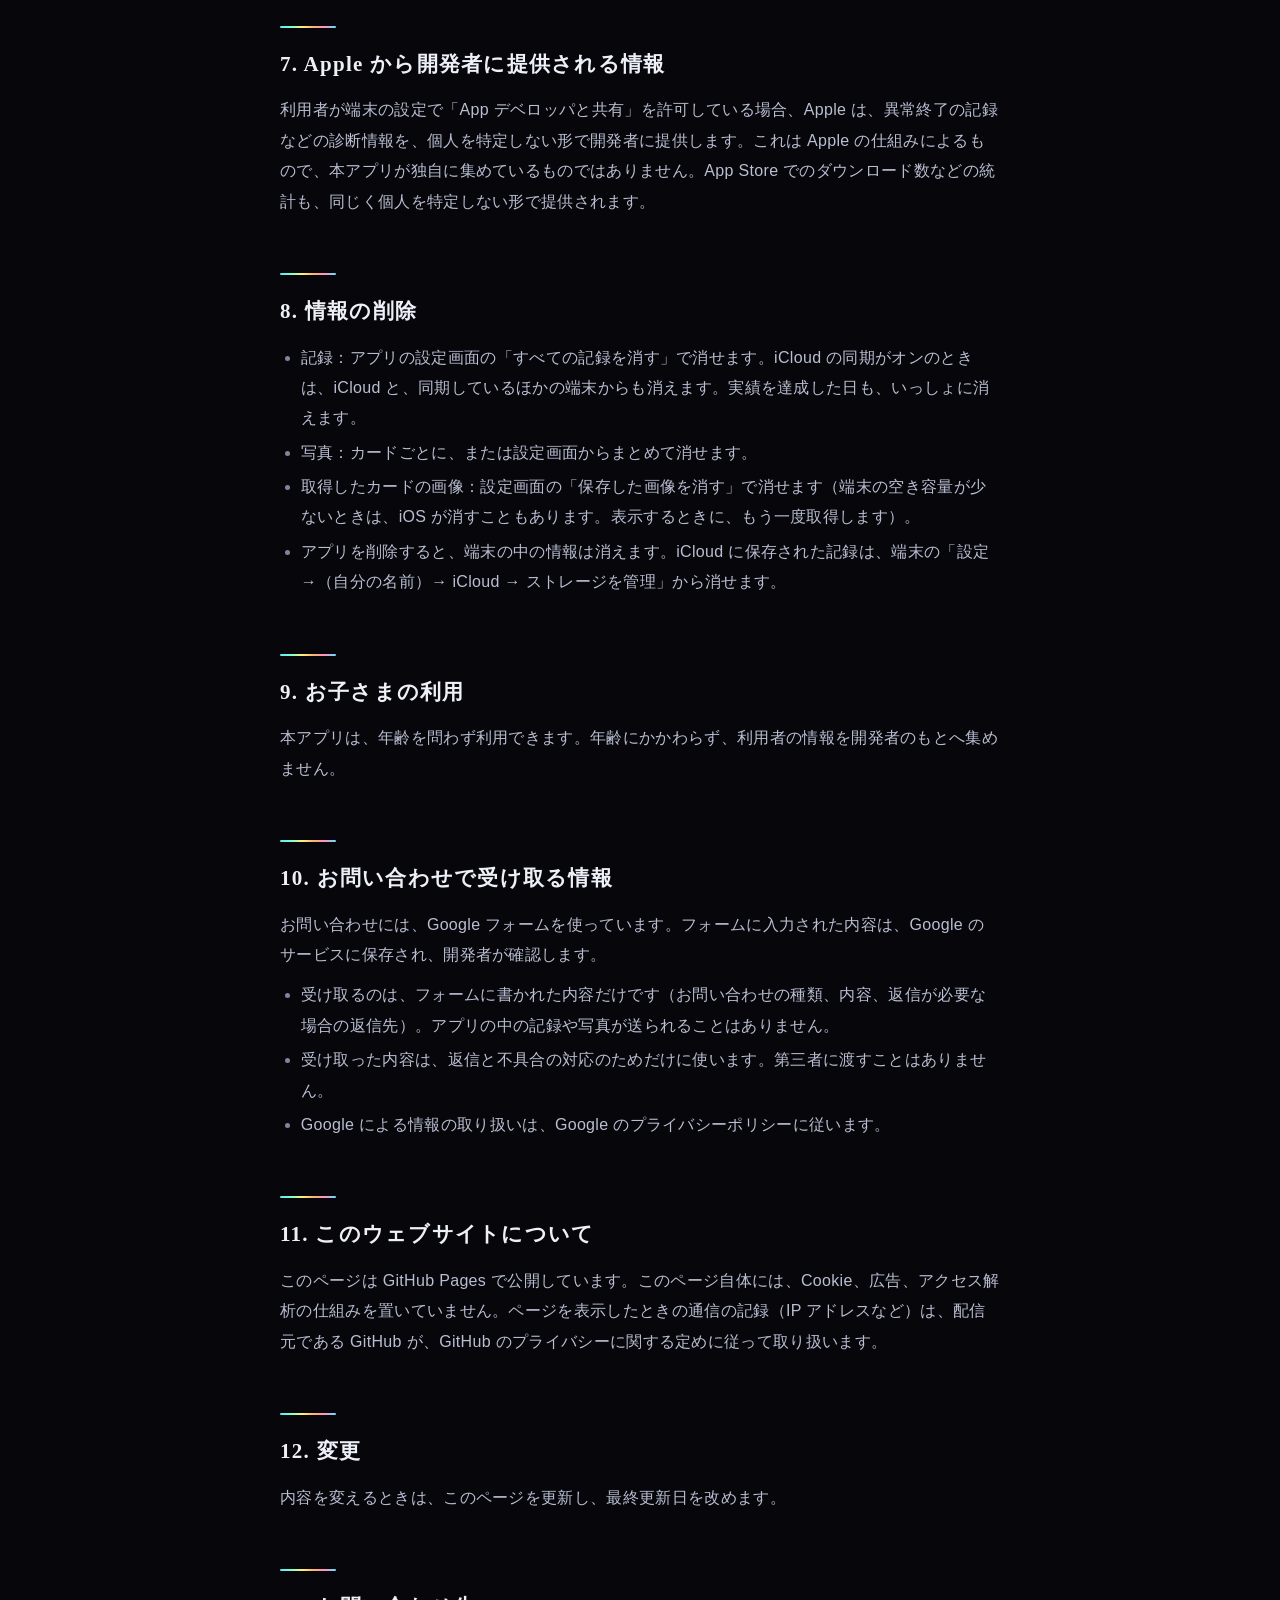
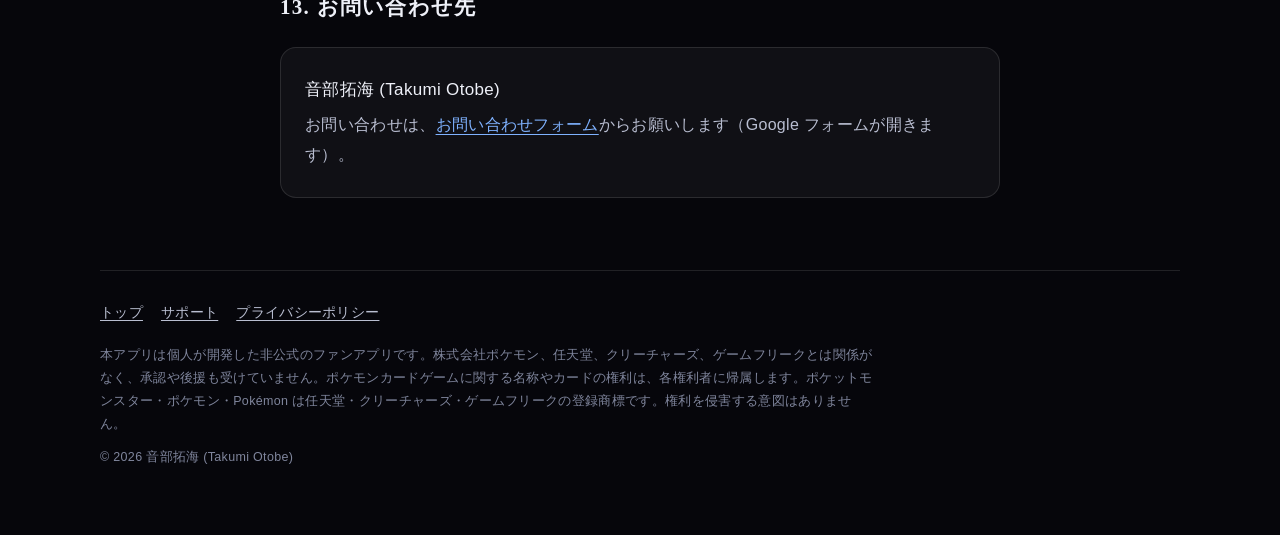
==== commit c94bc796: "公式画像の表示と、カードの一覧の配信について書き直す" ====
--- a/privacy/index.html
+++ b/privacy/index.html
@@ -36,6 +36,7 @@
     <li>アカウントの登録はありません。</li>
     <li>広告、利用状況の計測、行動の追跡のための仕組み（SDK を含む）は入れていません。</li>
     <li>開発者は、利用者の記録や写真を見ることができません。</li>
+    <li>カードの一覧を配る置き場所（5 を参照）について、開発者が見られるのは、アクセスの回数などの、個人を特定しない統計だけです。</li>
   </ul>
 
   <h2>2. 端末に保存される情報</h2>
@@ -46,6 +47,7 @@
     <li>利用者がカードを撮影、または選んだ写真</li>
     <li>アプリの設定（触覚や効果音のオン・オフなど）</li>
     <li>実績を達成した日（実績そのものは、上の記録から計算します）</li>
+    <li>表示のために取得したカードの画像と、更新で取得したカードの一覧（5 を参照）</li>
   </ul>
 
   <h2>3. iCloud への保存</h2>
@@ -67,7 +69,13 @@
   </ul>
 
   <h2>5. 通信</h2>
-  <p>本アプリが通信するのは、iCloud との同期（上の 3）のためだけです。</p>
+  <p>本アプリは、次の3つの目的でだけ通信します。</p>
+  <ul>
+    <li><strong>iCloud との同期</strong>（上の 3）。</li>
+    <li><strong>カードの画像の取得</strong>：カードの画像は、表示するときに、利用者の端末が、ポケモンカードゲームの公式サイト（pokemon-card.com）から直接取得し、端末の中に保存します。本アプリにも、開発者の置き場所にも、カードの画像は入っていません。このとき、接続元の IP アドレスなど、通信に伴う情報が、公式サイトの側に記録されることがあります。その取り扱いは、公式サイトの定めに従います。アプリの設定で「カード画像を表示」をオフにすると、取得しません。「モバイル通信でも取得」がオフのとき（はじめの状態）は、Wi-Fi につながっているときだけ取得します。</li>
+    <li><strong>カードの一覧の更新</strong>：新しい弾の追加や、誤りの訂正を、アプリの更新なしで届けるために、1日に1回ほど、開発者の置き場所（Cloudflare, Inc. のサービス）に新しい一覧があるかを確かめ、あれば取得します。取得するのは、カードの名前・番号・レアリティなどの情報と、画像の取得元（公式サイト上の場所）だけで、画像そのものは含みません。本アプリから送るのは、どのファイルを取得するかだけで、利用者の記録や、端末を識別する情報は送りません。このとき、接続元の IP アドレスなど、通信に伴う情報が、Cloudflare の側に記録されることがあります。その取り扱いは、Cloudflare のプライバシーポリシーに従います。</li>
+  </ul>
+  <p>このほかに、利用者の操作で、ブラウザが開くことがあります。</p>
   <ul>
     <li>カードの詳細画面のメニューから「公式サイトでこのカードを見る」を選ぶと、ブラウザが開き、ポケモンカードゲームの公式サイトのページを表示します。開いた先での情報の取り扱いは、そのサイトの定めに従います。</li>
     <li>設定画面の「サポート・お問い合わせ」「プライバシーポリシー」を選ぶと、ブラウザが開き、このウェブサイトのページを表示します（下の 11 を参照）。</li>
@@ -78,7 +86,7 @@
   <ul>
     <li>シェアは、利用者が「シェアする」を押したときだけ行われます。本アプリは、画像と文を iOS の共有の画面に渡すだけで、本アプリ自身が外部へ送信することはありません。</li>
     <li>どこへ送るか（どのアプリで、だれに）は、共有の画面で利用者が選びます。送ったあとの取り扱いは、選んだアプリやサービスの定めに従います。</li>
-    <li>画像に入るのは、カードや弾の名前、枚数、日付、アプリの名前とロゴです。そのカードに自分で撮った写真を登録している場合は、その写真が入ります。カードの公式画像は入りません。</li>
+    <li>画像に入るのは、カードや弾の名前、枚数、日付、アプリの名前とロゴと、カードの絵です。カードの絵は、アプリの画面に出るものと同じです（自分で撮った写真を登録していれば、その写真。なければ、公式サイトから取得した画像。「カード画像を表示」がオフのときは、文字で描いたカード）。</li>
   </ul>
 
   <h2>7. Apple から開発者に提供される情報</h2>
@@ -88,6 +96,7 @@
   <ul>
     <li>記録：アプリの設定画面の「すべての記録を消す」で消せます。iCloud の同期がオンのときは、iCloud と、同期しているほかの端末からも消えます。実績を達成した日も、いっしょに消えます。</li>
     <li>写真：カードごとに、または設定画面からまとめて消せます。</li>
+    <li>取得したカードの画像：設定画面の「保存した画像を消す」で消せます（端末の空き容量が少ないときは、iOS が消すこともあります。表示するときに、もう一度取得します）。</li>
     <li>アプリを削除すると、端末の中の情報は消えます。iCloud に保存された記録は、端末の「設定 →（自分の名前）→ iCloud → ストレージを管理」から消せます。</li>
   </ul>
 
